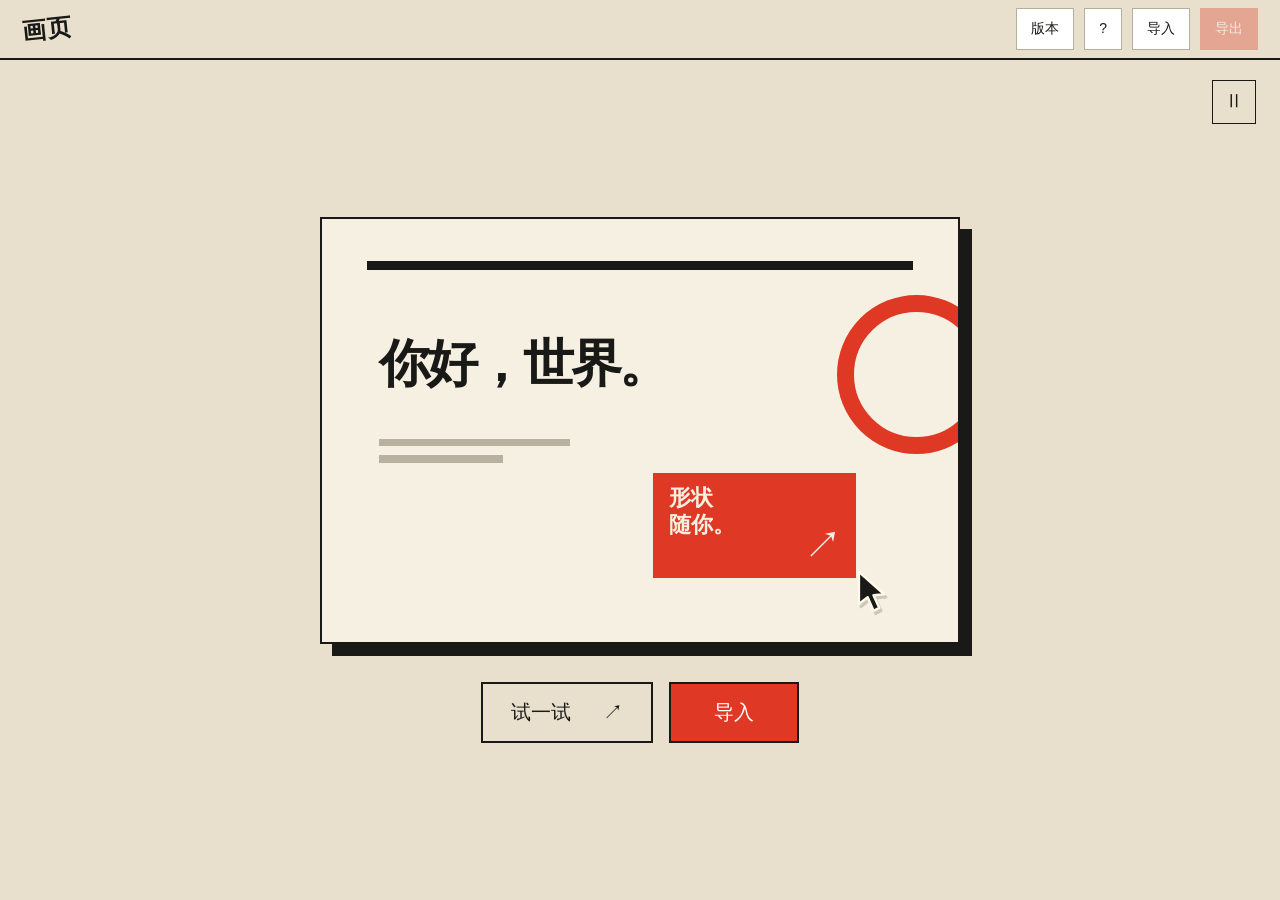
==== index.html @ 55e0f615 "feat(editor): 发布画页可视化编辑器" ====
<!doctype html>
<html lang="zh-CN">
<head>
  <meta charset="UTF-8"><meta name="viewport" content="width=device-width,initial-scale=1">
  <title>画页 · 前端可视化编辑器</title>
  <link rel="stylesheet" href="./vendor/grapes.min.css">
  <link rel="stylesheet" href="style.css?v=welcome-1">
  <script defer src="./vendor/grapes.min.js"></script>
  <script defer src="./vendor/purify.min.js"></script>
  <script defer src="tools.js?v=tools-1"></script>
  <script defer src="app.js?v=tools-1"></script>
</head>
<body class="is-welcoming">
  <header class="topbar">
    <div class="brand"><strong>画页</strong></div>
    <div class="project"><span id="project-name">由你定义</span><span id="save-state" role="status"></span></div>
    <div class="actions"><button id="versions-open" disabled>版本</button><button popovertarget="help" aria-label="使用帮助" title="帮助">?</button><button id="import-open">导入</button><button class="primary" id="export-open" disabled>导出</button></div>
  </header>
  <main class="workspace">
    <section id="welcome" class="welcome" aria-label="编辑演示">
      <button id="demo-pause" class="demo-pause" aria-label="暂停演示">Ⅱ</button>
      <div class="demo-stage" role="img" aria-label="演示：选中文字、修改标题、拖动卡片并调整尺寸。">
        <div class="demo-sheet" aria-hidden="true">
          <div class="demo-rule"></div><div class="demo-orbit"></div>
          <div class="demo-title"><span class="demo-before">你好，世界。</span><span class="demo-after">由你，定义。</span><i></i></div>
          <div class="demo-lines"><i></i><i></i></div>
          <div class="demo-card"><span>形状<br>随你。</span><b>↗</b><i></i></div>
          <svg class="demo-cursor" viewBox="0 0 36 44"><path d="M3 2 29 25 18 26 24 39 18 42 12 28 3 35Z" fill="#191a17" stroke="#fff9eb" stroke-width="2.5" stroke-linejoin="round"/></svg>
        </div>
      </div>
      <div class="welcome-actions"><button id="demo-start" disabled>试一试 <span aria-hidden="true">↗</span></button><button id="demo-import" class="primary" disabled>导入</button></div>
    </section>
    <aside class="left-panel" id="layer-panel" hidden>
      <div class="panel-heading"><strong>图层</strong></div>
      <div id="layers"></div>
    </aside>
    <section class="canvas-panel" aria-label="页面画布">
      <div class="canvas-toolbar">
        <div class="history"><button id="undo" title="撤销" aria-label="撤销">↶</button><button id="redo" title="重做" aria-label="重做">↷</button></div>
        <div class="canvas-tools"><button id="layers-toggle" aria-expanded="false" aria-controls="layer-panel">图层</button><button popovertarget="add-menu">＋ 添加</button></div>
        <div class="canvas-tools"><select id="device" aria-label="画布尺寸"><option value="Desktop">桌面</option><option value="Mobile">手机</option></select><button id="preview">预览</button></div>
      </div>
      <div id="editor"></div>
    </section>
    <aside class="right-panel">
      <div class="property-switch" aria-label="编辑选项"><button id="basic-toggle" aria-pressed="true" aria-controls="basic-properties">常用</button><button id="advanced-toggle" aria-pressed="false" aria-controls="advanced-properties">高级</button></div>
      <div class="selection"><strong id="selected-name">选择元素</strong><button id="select-parent" title="选择当前元素所在的外层容器" disabled>选外层 ↑</button></div>
      <fieldset id="element-tools" disabled>
        <label>图层名称<input id="layer-name" maxlength="80"></label>
        <div class="fields"><button id="duplicate-element">复制元素</button><button id="lock-element">锁定</button></div>
        <div class="fields"><button id="copy-style">复制样式</button><button id="paste-style" disabled>粘贴样式</button></div>
      </fieldset>
      <fieldset id="properties" disabled>
        <div id="basic-properties">
        <section id="image-tools" hidden><button id="replace-image">替换图片</button><label>替代文字<input id="image-alt"></label><label>图片适应<select id="image-fit"><option value="contain">完整显示</option><option value="cover">填满裁剪</option><option value="fill">拉伸</option></select></label></section>
        <label>文字<textarea id="text" rows="3" title="支持换行；嵌套格式请在画布中双击编辑"></textarea></label>
        <div class="fields"><label>文字色<input id="color" type="color" value="#183b32"></label><div><label>背景色<input id="background" type="color" value="#ffffff"></label><button type="button" id="background-transparent" aria-pressed="false" title="将背景色设为透明">透明</button></div></div>
        <div class="fields"><label>字号<input id="font-size" type="number" min="8" max="200" title="单位：px"></label><label>对齐<select id="align"><option value="left">左对齐</option><option value="center">居中</option><option value="right">右对齐</option></select></label></div>
        </div>
        <div id="advanced-properties" hidden>
        <section id="layout-tools" hidden>
          <h3>排列内部元素</h3>
          <div class="quick-layout"><button type="button" data-layout="row" aria-pressed="false">横排</button><button type="button" data-layout="column" aria-pressed="false">竖排</button><button type="button" data-layout="grid" aria-pressed="false">分列</button></div>
          <div id="layout-spacing" hidden>
            <div class="fields"><label id="columns-field" hidden>列数<input id="columns" type="number" min="1" max="12" step="1" placeholder="自定义"></label><label>元素间距<input id="gap" placeholder="16px"></label></div>
            <div class="fields" id="flex-alignment" hidden><label><span id="justify-label">横向分布</span><select id="justify"><option value="">沿用原样式</option><option value="flex-start">开始</option><option value="center">居中</option><option value="flex-end">末端</option><option value="space-between">两端分散</option></select></label><label><span id="items-label">纵向对齐</span><select id="items"><option value="">沿用原样式</option><option value="stretch">拉伸</option><option value="flex-start">开始</option><option value="center">居中</option><option value="flex-end">末端</option></select></label></div>
          </div>
        </section>
        <section id="typography-tools" hidden>
          <h3>文字排版</h3>
          <label>字体<select id="font-family"><option value="">沿用原字体</option><option value="system-ui, sans-serif">系统黑体</option><option value="Georgia, 'SimSun', serif">衬线 / 宋体</option><option value="Consolas, monospace">等宽字体</option></select></label>
          <div class="fields"><label>字重<select id="weight"><option value="">沿用原样式</option><option value="400">常规</option><option value="500">中等</option><option value="700">粗体</option></select></label><label>行距<input id="line-height" placeholder="1.6" title="数字表示字号的倍数"></label></div>
          <label>字间距<input id="letter-spacing" placeholder="0px"></label>
        </section>
        <details open><summary>尺寸与留白</summary>
          <div class="fields"><label>宽<input id="width" placeholder="auto"></label><label>高<input id="height" placeholder="auto"></label></div>
          <div class="fields"><label>内部留白<input id="padding" placeholder="16px 24px" title="padding"></label><label>外部留白<input id="margin" placeholder="0 auto" title="margin"></label></div>
        </details>
        <details><summary>圆角与质感</summary>
          <div class="fields"><label>圆角<input id="radius" type="number" min="0" title="单位：px"></label><label>透明度<input id="opacity" type="number" min="0" max="1" step="0.05" placeholder="1"></label></div>
          <label>边框<select id="border"><option value="">沿用原样式</option><option value="none">无边框</option><option value="1px solid #dce2db">细边框</option><option value="2px solid #9eb49f">强调边框</option></select></label>
          <label>阴影<select id="shadow"><option value="">沿用原样式</option><option value="none">无阴影</option><option value="0 2px 8px #0001">轻微</option><option value="0 8px 24px #0002">浮起</option></select></label>
        </details>
        <details><summary>移动与排序</summary>
          <label>拖动方式<select id="drag-mode"><option value="translate">自由移动</option><option value="">结构排序</option></select></label>
          <div class="fields"><label>X<input id="offset-x" type="number" step="1" value="0" title="水平偏移，单位：px"></label><label>Y<input id="offset-y" type="number" step="1" value="0" title="垂直偏移，单位：px"></label></div>
          <button type="button" id="reset-offset">位置归零</button>
          <div class="fields reorder"><button type="button" id="move-up">↑ 排到前面</button><button type="button" id="move-down">↓ 排到后面</button></div>
        </details>
        <details><summary>自定义 CSS</summary>
          <label>属性<input id="css-property" placeholder="grid-template-columns" spellcheck="false" list="css-properties"></label>
          <datalist id="css-properties"><option value="grid-template-columns"><option value="background"><option value="max-width"><option value="overflow"><option value="letter-spacing"><option value="transform"><option value="z-index"></datalist>
          <label>值<input id="css-value" placeholder="repeat(3, 1fr)" spellcheck="false" title="留空并应用可移除当前元素的这项覆盖"></label>
          <div class="fields"><button type="button" id="css-apply">应用</button><button type="button" id="css-reset" title="移除当前元素对该属性的覆盖">恢复原样式</button></div>
          <p id="css-message" role="status"></p>
        </details>
        </div>
      </fieldset>
    </aside>
  </main>
  <input id="image-file" type="file" accept="image/png,image/jpeg,image/webp" hidden>
  <div id="add-menu" popover><button id="add-image">图片</button><button data-add="text">文字</button><button data-add="button">按钮</button><button data-add="card">卡片</button></div>
  <div id="status" class="notice" role="status" hidden></div>
  <div id="help" popover><strong>使用帮助</strong><p>点击选择，双击改字；拖动移动，右下角缩放。方向键微调，Shift 加速。</p><p>修改自动保存在当前浏览器，版本面板保留最近 8 个手动快照。自由移动保留原占位，可能出现重叠；手机预览用于检查效果。</p><p>支持单页 HTML 和内嵌 CSS。导入移除脚本与外链样式，插入的本地图片随 HTML 导出。预览中的链接和表单不跳转。</p></div>
  <dialog id="import-dialog"><form method="dialog" class="dialog-header"><h2>导入</h2><button aria-label="关闭导入">✕</button></form>
    <p>导入带内嵌 CSS 的单页 HTML。React / Vue 项目源码需先转换为静态页面。</p>
    <label class="file-picker">选择 HTML 文件<input id="file" type="file" accept=".html,.htm,text/html"></label><span id="file-name" class="muted"></span>
    <label class="code-label">或粘贴 HTML<textarea id="import-code" spellcheck="false" placeholder="<!doctype html>…"></textarea></label>
    <p class="warning">将替换当前页面，并移除脚本与外链样式；请先导出需要保留的修改。</p>
    <p id="import-error" role="alert"></p><div class="dialog-actions"><button id="sample">使用示例</button><button class="primary" id="import-apply">导入</button></div>
  </dialog>
  <dialog id="export-dialog"><form method="dialog" class="dialog-header"><h2>导出</h2><button aria-label="关闭导出">✕</button></form>
    <textarea id="export-code" readonly spellcheck="false" aria-label="导出的 HTML"></textarea>
    <div class="dialog-actions"><button class="primary" id="download">下载 HTML</button></div>
  </dialog>
<dialog id="versions-dialog"><form method="dialog" class="dialog-header"><h2>版本</h2><button aria-label="关闭版本">✕</button></form><div class="fields"><input id="version-name" placeholder="版本名称" maxlength="80" aria-label="版本名称"><button id="save-project" disabled>保存快照</button></div><div id="version-list"></div></dialog>
</body></html>
---- vendor/grapes.min.css ----
.CodeMirror{font-family:monospace;height:300px;color:black;direction:ltr}.CodeMirror-lines{padding:4px 0}.CodeMirror pre.CodeMirror-line,.CodeMirror pre.CodeMirror-line-like{padding:0 4px}.CodeMirror-scrollbar-filler,.CodeMirror-gutter-filler{background-color:white}.CodeMirror-gutters{border-right:1px solid #ddd;background-color:#f7f7f7;white-space:nowrap}.CodeMirror-linenumber{padding:0 3px 0 5px;min-width:20px;text-align:right;color:#999;white-space:nowrap}.CodeMirror-guttermarker{color:black}.CodeMirror-guttermarker-subtle{color:#999}.CodeMirror-cursor{border-left:1px solid black;border-right:none;width:0}.CodeMirror div.CodeMirror-secondarycursor{border-left:1px solid silver}.cm-fat-cursor .CodeMirror-cursor{width:auto;border:0 !important;background:#7e7}.cm-fat-cursor div.CodeMirror-cursors{z-index:1}.cm-fat-cursor-mark{background-color:rgba(20, 255, 20, 0.5);-webkit-animation:blink 1.06s steps(1) infinite;-moz-animation:blink 1.06s steps(1) infinite;animation:blink 1.06s steps(1) infinite}.cm-animate-fat-cursor{width:auto;-webkit-animation:blink 1.06s steps(1) infinite;-moz-animation:blink 1.06s steps(1) infinite;animation:blink 1.06s steps(1) infinite;background-color:#7e7}@-moz-keyframes blink{50%{background-color:transparent}}@-webkit-keyframes blink{50%{background-color:transparent}}@keyframes blink{50%{background-color:transparent}}.cm-tab{display:inline-block;text-decoration:inherit}.CodeMirror-rulers{position:absolute;left:0;right:0;top:-50px;bottom:0;overflow:hidden}.CodeMirror-ruler{border-left:1px solid #ccc;top:0;bottom:0;position:absolute}.cm-s-default .cm-header{color:blue}.cm-s-default .cm-quote{color:#090}.cm-negative{color:#d44}.cm-positive{color:#292}.cm-header,.cm-strong{font-weight:bold}.cm-em{font-style:italic}.cm-link{text-decoration:underline}.cm-strikethrough{text-decoration:line-through}.cm-s-default .cm-keyword{color:#708}.cm-s-default .cm-atom{color:#219}.cm-s-default .cm-number{color:#164}.cm-s-default .cm-def{color:blue}.cm-s-default .cm-variable-2{color:#05a}.cm-s-default .cm-variable-3,.cm-s-default .cm-type{color:#085}.cm-s-default .cm-comment{color:#a50}.cm-s-default .cm-string{color:#a11}.cm-s-default .cm-string-2{color:#f50}.cm-s-default .cm-meta{color:#555}.cm-s-default .cm-qualifier{color:#555}.cm-s-default .cm-builtin{color:#30a}.cm-s-default .cm-bracket{color:#997}.cm-s-default .cm-tag{color:#170}.cm-s-default .cm-attribute{color:#00c}.cm-s-default .cm-hr{color:#999}.cm-s-default .cm-link{color:#00c}.cm-s-default .cm-error{color:red}.cm-invalidchar{color:red}.CodeMirror-composing{border-bottom:2px solid}div.CodeMirror span.CodeMirror-matchingbracket{color:#0b0}div.CodeMirror span.CodeMirror-nonmatchingbracket{color:#a22}.CodeMirror-matchingtag{background:rgba(255, 150, 0, 0.3)}.CodeMirror-activeline-background{background:#e8f2ff}.CodeMirror{position:relative;overflow:hidden;background:white}.CodeMirror-scroll{overflow:scroll !important;margin-bottom:-50px;margin-right:-50px;padding-bottom:50px;height:100%;outline:none;position:relative}.CodeMirror-sizer{position:relative;border-right:50px solid transparent}.CodeMirror-vscrollbar,.CodeMirror-hscrollbar,.CodeMirror-scrollbar-filler,.CodeMirror-gutter-filler{position:absolute;z-index:6;display:none;outline:none}.CodeMirror-vscrollbar{right:0;top:0;overflow-x:hidden;overflow-y:scroll}.CodeMirror-hscrollbar{bottom:0;left:0;overflow-y:hidden;overflow-x:scroll}.CodeMirror-scrollbar-filler{right:0;bottom:0}.CodeMirror-gutter-filler{left:0;bottom:0}.CodeMirror-gutters{position:absolute;left:0;top:0;min-height:100%;z-index:3}.CodeMirror-gutter{white-space:normal;height:100%;display:inline-block;vertical-align:top;margin-bottom:-50px}.CodeMirror-gutter-wrapper{position:absolute;z-index:4;background:none !important;border:none !important}.CodeMirror-gutter-background{position:absolute;top:0;bottom:0;z-index:4}.CodeMirror-gutter-elt{position:absolute;cursor:default;z-index:4}.CodeMirror-gutter-wrapper ::selection{background-color:transparent}.CodeMirror-gutter-wrapper ::-moz-selection{background-color:transparent}.CodeMirror-lines{cursor:text;min-height:1px}.CodeMirror pre.CodeMirror-line,.CodeMirror pre.CodeMirror-line-like{-moz-border-radius:0;-webkit-border-radius:0;border-radius:0;border-width:0;background:transparent;font-family:inherit;font-size:inherit;margin:0;white-space:pre;word-wrap:normal;line-height:inherit;color:inherit;z-index:2;position:relative;overflow:visible;-webkit-tap-highlight-color:transparent;-webkit-font-variant-ligatures:contextual;font-variant-ligatures:contextual}.CodeMirror-wrap pre.CodeMirror-line,.CodeMirror-wrap pre.CodeMirror-line-like{word-wrap:break-word;white-space:pre-wrap;word-break:normal}.CodeMirror-linebackground{position:absolute;left:0;right:0;top:0;bottom:0;z-index:0}.CodeMirror-linewidget{position:relative;z-index:2;padding:.1px}.CodeMirror-rtl pre{direction:rtl}.CodeMirror-code{outline:none}.CodeMirror-scroll,.CodeMirror-sizer,.CodeMirror-gutter,.CodeMirror-gutters,.CodeMirror-linenumber{-moz-box-sizing:content-box;box-sizing:content-box}.CodeMirror-measure{position:absolute;width:100%;height:0;overflow:hidden;visibility:hidden}.CodeMirror-cursor{position:absolute;pointer-events:none}.CodeMirror-measure pre{position:static}div.CodeMirror-cursors{visibility:hidden;position:relative;z-index:3}div.CodeMirror-dragcursors{visibility:visible}.CodeMirror-focused div.CodeMirror-cursors{visibility:visible}.CodeMirror-selected{background:#d9d9d9}.CodeMirror-focused .CodeMirror-selected{background:#d7d4f0}.CodeMirror-crosshair{cursor:crosshair}.CodeMirror-line::selection,.CodeMirror-line>span::selection,.CodeMirror-line>span>span::selection{background:#d7d4f0}.CodeMirror-line::-moz-selection,.CodeMirror-line>span::-moz-selection,.CodeMirror-line>span>span::-moz-selection{background:#d7d4f0}.cm-searching{background-color:#ffa;background-color:rgba(255, 255, 0, 0.4)}.cm-force-border{padding-right:.1px}@media print{.CodeMirror div.CodeMirror-cursors{visibility:hidden}}.cm-tab-wrap-hack:after{content:""}span.CodeMirror-selectedtext{background:none}.cm-s-hopscotch.CodeMirror{background:#322931;color:#d5d3d5}.cm-s-hopscotch div.CodeMirror-selected{background:#433b42 !important}.cm-s-hopscotch .CodeMirror-gutters{background:#322931;border-right:0px}.cm-s-hopscotch .CodeMirror-linenumber{color:#797379}.cm-s-hopscotch .CodeMirror-cursor{border-left:1px solid #989498 !important}.cm-s-hopscotch span.cm-comment{color:#b33508}.cm-s-hopscotch span.cm-atom{color:#c85e7c}.cm-s-hopscotch span.cm-number{color:#c85e7c}.cm-s-hopscotch span.cm-property,.cm-s-hopscotch span.cm-attribute{color:#8fc13e}.cm-s-hopscotch span.cm-keyword{color:#dd464c}.cm-s-hopscotch span.cm-string{color:#fdcc59}.cm-s-hopscotch span.cm-variable{color:#8fc13e}.cm-s-hopscotch span.cm-variable-2{color:#1290bf}.cm-s-hopscotch span.cm-def{color:#fd8b19}.cm-s-hopscotch span.cm-error{background:#dd464c;color:#989498}.cm-s-hopscotch span.cm-bracket{color:#d5d3d5}.cm-s-hopscotch span.cm-tag{color:#dd464c}.cm-s-hopscotch span.cm-link{color:#c85e7c}.cm-s-hopscotch .CodeMirror-matchingbracket{text-decoration:underline;color:white !important}.cm-s-hopscotch .CodeMirror-activeline-background{background:#302020}.gjs-is__grab,.gjs-is__grab *{cursor:grab !important}.gjs-is__grabbing,.gjs-is__grabbing *{-moz-user-select:none;-khtml-user-select:none;-webkit-user-select:none;-ms-user-select:none;-o-user-select:none;user-select:none;cursor:grabbing !important}:root{--gjs-main-color: #444;--gjs-primary-color: #444;--gjs-secondary-color: #ddd;--gjs-tertiary-color: #804f7b;--gjs-quaternary-color: #d278c9;--gjs-font-color: #ddd;--gjs-font-color-active: #f8f8f8;--gjs-main-dark-color: rgba(0, 0, 0, 0.2);--gjs-secondary-dark-color: rgba(0, 0, 0, 0.1);--gjs-main-light-color: rgba(255, 255, 255, 0.1);--gjs-secondary-light-color: rgba(255, 255, 255, 0.7);--gjs-soft-light-color: rgba(255, 255, 255, 0.015);--gjs-color-blue: #3b97e3;--gjs-color-red: #dd3636;--gjs-color-yellow: #ffca6f;--gjs-color-green: #62c462;--gjs-left-width: 15%;--gjs-color-highlight: #71b7f1;--gjs-color-warn: #ffca6f;--gjs-handle-margin: -5px;--gjs-light-border: rgba(255, 255, 255, 0.05);--gjs-arrow-color: rgba(255, 255, 255, 0.7);--gjs-dark-text-shadow: rgba(0, 0, 0, 0.2);--gjs-color-input-padding: 22px;--gjs-input-padding: 5px;--gjs-padding-elem-classmanager: 5px 6px;--gjs-upload-padding: 150px 10px;--gjs-animation-duration: 0.2s;--gjs-main-font: Helvetica, sans-serif;--gjs-font-size: 0.75rem;--gjs-placeholder-background-color: var(--gjs-color-green);--gjs-canvas-top: 40px;--gjs-flex-item-gap: 5px}.gjs-bg-main,.gjs-off-prv,.gjs-sm-colorp-c{background-color:var(--gjs-main-color)}.gjs-color-main,.gjs-off-prv,.gjs-sm-stack #gjs-sm-add{color:var(--gjs-font-color);fill:var(--gjs-font-color)}.gjs-color-active{color:var(--gjs-font-color-active);fill:var(--gjs-font-color-active)}.gjs-color-warn{color:var(--gjs-color-warn);fill:var(--gjs-color-warn)}.gjs-color-hl{color:var(--gjs-color-highlight);fill:var(--gjs-color-highlight)}.gjs-invis-invis,.gjs-clm-tags #gjs-clm-new,.gjs-no-app{background-color:rgba(0,0,0,0);border:none;color:inherit}.gjs-no-app{height:10px}.opac50{opacity:.5;filter:alpha(opacity=50)}.gjs-checker-bg,.gjs-field-colorp-c,.checker-bg,.gjs-sm-layer-preview{background-image:url("[data-uri]")}.gjs-no-user-select,.gjs-grabbing,.gjs-grabbing *,.gjs-rte-toolbar,.gjs-layer-name{-moz-user-select:none;-khtml-user-select:none;-webkit-user-select:none;-ms-user-select:none;-o-user-select:none;user-select:none}.gjs-no-pointer-events,.gjs-resizer-c,.gjs-margin-v-el,.gjs-padding-v-el,.gjs-fixedmargin-v-el,.gjs-fixedpadding-v-el{pointer-events:none}.no-select,.gjs-clm-tags #gjs-clm-close,.gjs-com-no-select,.gjs-com-no-select img,.gjs-category-title,.gjs-layer-title,.gjs-block-category .gjs-title,.gjs-sm-sector-title,.gjs-trait-category .gjs-title{-moz-user-select:none;-khtml-user-select:none;-webkit-user-select:none;-ms-user-select:none;-o-user-select:none;user-select:none}.clear{clear:both}.gjs-category-open,.gjs-block-category.gjs-open,.gjs-sm-sector.gjs-sm-open,.gjs-trait-category.gjs-open{border-bottom:1px solid rgba(0,0,0,.25)}.gjs-category-title,.gjs-layer-title,.gjs-block-category .gjs-title,.gjs-sm-sector-title,.gjs-trait-category .gjs-title{font-weight:lighter;background-color:var(--gjs-secondary-dark-color);letter-spacing:1px;padding:9px 10px 9px 20px;border-bottom:1px solid rgba(0,0,0,.25);text-align:left;position:relative;cursor:pointer}.btn-cl,.gjs-am-close,.gjs-mdl-btn-close{opacity:.3;filter:alpha(opacity=30);font-size:25px;cursor:pointer}.btn-cl:hover,.gjs-am-close:hover,.gjs-mdl-btn-close:hover{opacity:.7;filter:alpha(opacity=70)}.gjs-traits-label{border-bottom:1px solid var(--gjs-main-dark-color);font-weight:lighter;margin-bottom:5px;padding:10px;text-align:left}.gjs-label-wrp{width:30%;min-width:30%}.gjs-field-wrp{flex-grow:1}.gjs-traits-c,.gjs-traits-cs{display:flex;flex-direction:column}.gjs-trait-categories{display:flex;flex-direction:column}.gjs-trait-category{width:100%}.gjs-trait-category .gjs-caret-icon{margin-right:5px}.gjs-trt-header{font-weight:lighter;padding:10px}.gjs-trt-trait{display:flex;justify-content:flex-start;padding:5px 10px;font-weight:lighter;align-items:center;text-align:left;gap:5px}.gjs-trt-traits{font-size:var(--gjs-font-size)}.gjs-trt-trait .gjs-label{text-align:left;text-overflow:ellipsis;overflow:hidden}.gjs-guide-info{position:absolute}.gjs-guide-info__content{position:absolute;height:100%;display:flex;width:100%;padding:5px}.gjs-guide-info__line{position:relative;margin:auto}.gjs-guide-info__line::before,.gjs-guide-info__line::after{content:"";display:block;position:absolute;background-color:inherit}.gjs-guide-info__y{padding:0 5px}.gjs-guide-info__y .gjs-guide-info__content{justify-content:center}.gjs-guide-info__y .gjs-guide-info__line{width:100%;height:1px}.gjs-guide-info__y .gjs-guide-info__line::before,.gjs-guide-info__y .gjs-guide-info__line::after{width:1px;height:10px;top:0;bottom:0;left:0;margin:auto}.gjs-guide-info__y .gjs-guide-info__line::after{left:auto;right:0}.gjs-guide-info__x{padding:5px 0}.gjs-guide-info__x .gjs-guide-info__content{align-items:center}.gjs-guide-info__x .gjs-guide-info__line{height:100%;width:1px}.gjs-guide-info__x .gjs-guide-info__line::before,.gjs-guide-info__x .gjs-guide-info__line::after{width:10px;height:1px;left:0;right:0;top:0;margin:auto;transform:translateX(-50%)}.gjs-guide-info__x .gjs-guide-info__line::after{top:auto;bottom:0}.gjs-badge{white-space:nowrap}.gjs-badge__icon{vertical-align:middle;display:inline-block;width:15px;height:15px}.gjs-badge__icon svg{fill:currentColor}.gjs-badge__name{display:inline-block;vertical-align:middle}.gjs-frame-wrapper{position:absolute;width:100%;height:100%;left:0;right:0;margin:auto}.gjs-frame-wrapper--anim{transition:width .35s ease,height .35s ease}.gjs-frame-wrapper__top{transform:translateY(-100%) translateX(-50%);display:flex;padding:5px 0;position:absolute;width:100%;left:50%;top:0}.gjs-frame-wrapper__top-r{margin-left:auto}.gjs-frame-wrapper__left{position:absolute;left:0;transform:translateX(-100%) translateY(-50%);height:100%;top:50%}.gjs-frame-wrapper__bottom{position:absolute;bottom:0;transform:translateY(100%) translateX(-50%);width:100%;left:50%}.gjs-frame-wrapper__right{position:absolute;right:0;transform:translateX(100%) translateY(-50%);height:100%;top:50%}.gjs-frame-wrapper__icon{width:24px;cursor:pointer}.gjs-frame-wrapper__icon>svg{fill:currentColor}.gjs-padding-v-top,.gjs-fixedpadding-v-top{width:100%;top:0;left:0}.gjs-padding-v-right,.gjs-fixedpadding-v-right{right:0}.gjs-padding-v-bottom,.gjs-fixedpadding-v-bottom{width:100%;left:0;bottom:0}.gjs-padding-v-left,.gjs-fixedpadding-v-left{left:0}.gjs-cv-canvas{box-sizing:border-box;width:calc(100% - var(--gjs-left-width));height:calc(100% - var(--gjs-canvas-top));bottom:0;overflow:hidden;z-index:1;position:absolute;left:0;top:var(--gjs-canvas-top)}.gjs-cv-canvas-bg{background-color:rgba(0,0,0,.15)}.gjs-cv-canvas.gjs-cui{width:100%;height:100%;top:0}.gjs-cv-canvas.gjs-is__grab .gjs-cv-canvas__frames,.gjs-cv-canvas.gjs-is__grabbing .gjs-cv-canvas__frames{pointer-events:none}.gjs-cv-canvas__frames{position:absolute;top:0;left:0;width:100%;height:100%}.gjs-cv-canvas__spots{position:absolute;pointer-events:none;z-index:1}.gjs-cv-canvas .gjs-ghost{display:none;pointer-events:none;background-color:#5b5b5b;border:2px dashed #ccc;position:absolute;z-index:10;opacity:.55;filter:alpha(opacity=55)}.gjs-cv-canvas .gjs-highlighter,.gjs-cv-canvas .gjs-highlighter-sel{position:absolute;outline:1px solid var(--gjs-color-blue);outline-offset:-1px;pointer-events:none;width:100%;height:100%}.gjs-cv-canvas .gjs-highlighter-warning{outline:3px solid var(--gjs-color-yellow)}.gjs-cv-canvas .gjs-highlighter-sel{outline:2px solid var(--gjs-color-blue);outline-offset:-2px}.gjs-cv-canvas #gjs-tools,.gjs-cv-canvas .gjs-tools{width:100%;height:100%;position:absolute;top:0;left:0;outline:none;z-index:1}.gjs-cv-canvas #gjs-tools{z-index:2}.gjs-cv-canvas *{box-sizing:border-box}.gjs-frame{outline:medium none;height:100%;width:100%;border:none;margin:auto;display:block;transition:width .35s ease,height .35s ease;position:absolute;top:0;bottom:0;left:0;right:0}.gjs-toolbar{position:absolute;background-color:var(--gjs-color-blue);white-space:nowrap;color:#fff;z-index:10;top:0;left:0}.gjs-toolbar-item{width:26px;padding:5px;cursor:pointer;display:inline-block}.gjs-toolbar-item svg{fill:currentColor;vertical-align:middle}.gjs-resizer-c{position:absolute;left:0;top:0;width:100%;height:100%;z-index:9}.gjs-margin-v-el,.gjs-padding-v-el,.gjs-fixedmargin-v-el,.gjs-fixedpadding-v-el{opacity:.1;filter:alpha(opacity=10);position:absolute;background-color:#ff0}.gjs-fixedmargin-v-el,.gjs-fixedpadding-v-el{opacity:.2;filter:alpha(opacity=20)}.gjs-padding-v-el,.gjs-fixedpadding-v-el{background-color:navy}.gjs-resizer-h{pointer-events:all;position:absolute;border:3px solid var(--gjs-color-blue);width:10px;height:10px;background-color:#fff;margin:var(--gjs-handle-margin)}.gjs-resizer-h-tl{top:0;left:0;cursor:nwse-resize}.gjs-resizer-h-tr{top:0;right:0;cursor:nesw-resize}.gjs-resizer-h-tc{top:0;margin:var(--gjs-handle-margin) auto;left:0;right:0;cursor:ns-resize}.gjs-resizer-h-cl{left:0;margin:auto var(--gjs-handle-margin);top:0;bottom:0;cursor:ew-resize}.gjs-resizer-h-cr{margin:auto var(--gjs-handle-margin);top:0;bottom:0;right:0;cursor:ew-resize}.gjs-resizer-h-bl{bottom:0;left:0;cursor:nesw-resize}.gjs-resizer-h-bc{bottom:0;margin:var(--gjs-handle-margin) auto;left:0;right:0;cursor:ns-resize}.gjs-resizer-h-br{bottom:0;right:0;cursor:nwse-resize}.gjs-pn-panel .gjs-resizer-h{background-color:rgba(0,0,0,.2);border:none;opacity:0;transition:opacity .25s}.gjs-pn-panel .gjs-resizer-h:hover{opacity:1}.gjs-pn-panel .gjs-resizer-h-tc,.gjs-pn-panel .gjs-resizer-h-bc{margin:0 auto;width:100%}.gjs-pn-panel .gjs-resizer-h-cr,.gjs-pn-panel .gjs-resizer-h-cl{margin:auto 0;height:100%}.gjs-resizing .gjs-highlighter,.gjs-resizing .gjs-badge{display:none !important}.gjs-resizing-tl *{cursor:nwse-resize !important}.gjs-resizing-tr *{cursor:nesw-resize !important}.gjs-resizing-tc *{cursor:ns-resize !important}.gjs-resizing-cl *{cursor:ew-resize !important}.gjs-resizing-cr *{cursor:ew-resize !important}.gjs-resizing-bl *{cursor:nesw-resize !important}.gjs-resizing-bc *{cursor:ns-resize !important}.gjs-resizing-br *{cursor:nwse-resize !important}.no-dots,.ui-resizable-handle{border:none !important;margin:0 !important;outline:none !important}.gjs-com-dashed *{outline:1px dashed #888;outline-offset:-2px;box-sizing:border-box}.gjs-com-badge,.gjs-badge{pointer-events:none;background-color:var(--gjs-color-blue);color:#fff;padding:2px 5px;position:absolute;z-index:1;font-size:12px;outline:none;display:none}.gjs-badge-warning{background-color:var(--gjs-color-yellow)}.gjs-placeholder,.gjs-com-placeholder,.gjs-placeholder{position:absolute;z-index:10;pointer-events:none;display:none}.gjs-placeholder,.gjs-placeholder{border-style:solid !important;outline:none;box-sizing:border-box;transition:top var(--gjs-animation-duration),left var(--gjs-animation-duration),width var(--gjs-animation-duration),height var(--gjs-animation-duration)}.gjs-placeholder.horizontal,.gjs-com-placeholder.horizontal,.gjs-placeholder.horizontal{border-color:rgba(0,0,0,0) var(--gjs-placeholder-background-color);border-width:3px 5px;margin:-3px 0 0}.gjs-placeholder.vertical,.gjs-com-placeholder.vertical,.gjs-placeholder.vertical{border-color:var(--gjs-placeholder-background-color) rgba(0,0,0,0);border-width:5px 3px;margin:0 0 0 -3px}.gjs-placeholder-int,.gjs-com-placeholder-int,.gjs-placeholder-int{background-color:var(--gjs-placeholder-background-color);box-shadow:0 0 3px rgba(0,0,0,.2);height:100%;width:100%;pointer-events:none;padding:1.5px;outline:none}.gjs-pn-panel{display:inline-block;position:absolute;box-sizing:border-box;text-align:center;padding:5px;z-index:3}.gjs-pn-panel .icon-undo,.gjs-pn-panel .icon-redo{font-size:20px;height:30px;width:25px}.gjs-pn-commands{width:calc(100% - var(--gjs-left-width));left:0;top:0;box-shadow:0 0 5px var(--gjs-main-dark-color)}.gjs-pn-options{right:var(--gjs-left-width);top:0}.gjs-pn-views{border-bottom:2px solid var(--gjs-main-dark-color);right:0;width:var(--gjs-left-width);z-index:4}.gjs-pn-views-container{height:100%;padding:42px 0 0;right:0;width:var(--gjs-left-width);overflow:auto;box-shadow:0 0 5px var(--gjs-main-dark-color)}.gjs-pn-buttons{align-items:center;display:flex;justify-content:space-between}.gjs-pn-btn{box-sizing:border-box;min-height:30px;min-width:30px;line-height:21px;background-color:rgba(0,0,0,0);border:none;font-size:18px;margin-right:5px;border-radius:2px;padding:4px;position:relative;cursor:pointer}.gjs-pn-btn.gjs-pn-active{background-color:rgba(0,0,0,.15);box-shadow:0 0 3px rgba(0,0,0,.25) inset}.gjs-pn-btn svg{fill:currentColor}.gjs-label{line-height:18px}.gjs-fields{display:flex}.gjs-select{padding:0;width:100%}.gjs-select select{padding-right:10px}.gjs-select:-moz-focusring,.gjs-select select:-moz-focusring{color:rgba(0,0,0,0);text-shadow:0 0 0 var(--gjs-secondary-light-color)}.gjs-input:focus,.gjs-button:focus,.gjs-btn-prim:focus,.gjs-select:focus,.gjs-select select:focus{outline:none}.gjs-field input,.gjs-field select,.gjs-field textarea{-webkit-appearance:none;-moz-appearance:none;appearance:none;color:inherit;border:none;background-color:rgba(0,0,0,0);box-sizing:border-box;width:100%;position:relative;padding:var(--gjs-input-padding);z-index:1}.gjs-field input:focus,.gjs-field select:focus,.gjs-field textarea:focus{outline:none}.gjs-field input[type=number]{-moz-appearance:textfield}.gjs-field input[type=number]::-webkit-outer-spin-button,.gjs-field input[type=number]::-webkit-inner-spin-button{-webkit-appearance:none;margin:0}.gjs-field-range{flex:9 1 auto}.gjs-field-integer input{padding-right:30px}.gjs-select option,.gjs-field-select option,.gjs-clm-select option,.gjs-sm-select option,.gjs-fields option,.gjs-sm-unit option{background-color:var(--gjs-main-color);color:var(--gjs-font-color)}.gjs-field{background-color:var(--gjs-main-dark-color);border:none;box-shadow:none;border-radius:2px;box-sizing:border-box;padding:0;position:relative}.gjs-field textarea{resize:vertical}.gjs-field .gjs-sel-arrow{height:100%;width:9px;position:absolute;right:0;top:0;z-index:0}.gjs-field .gjs-d-s-arrow{bottom:0;top:0;margin:auto;right:var(--gjs-input-padding);border-top:4px solid var(--gjs-arrow-color);position:absolute;height:0;width:0;border-left:3px solid rgba(0,0,0,0);border-right:4px solid rgba(0,0,0,0);cursor:pointer}.gjs-field-arrows{position:absolute;cursor:ns-resize;margin:auto;height:20px;width:9px;z-index:10;bottom:0;right:calc(var(--gjs-input-padding) - 2px);top:0}.gjs-field-color,.gjs-field-radio{width:100%}.gjs-field-color input{padding-right:var(--gjs-color-input-padding);box-sizing:border-box}.gjs-field-colorp{border-left:1px solid var(--gjs-main-dark-color);box-sizing:border-box;height:100%;padding:2px;position:absolute;right:0;top:0;width:var(--gjs-color-input-padding);z-index:10}.gjs-field-colorp .gjs-checker-bg,.gjs-field-colorp .gjs-field-colorp-c{height:100%;width:100%;border-radius:1px}.gjs-field-colorp-c{height:100%;position:relative;width:100%}.gjs-field-color-picker{background-color:var(--gjs-font-color);cursor:pointer;height:100%;width:100%;box-shadow:0 0 1px var(--gjs-main-dark-color);border-radius:1px;position:absolute;top:0}.gjs-field-checkbox{padding:0;width:17px;height:17px;display:block;cursor:pointer}.gjs-field-checkbox input{display:none}.gjs-field-checkbox input:checked+.gjs-chk-icon{border-color:hsla(0,0%,100%,.5);border-width:0 2px 2px 0;border-style:solid}.gjs-radio-item{flex:1 1 auto;text-align:center;border-left:1px solid var(--gjs-dark-text-shadow)}.gjs-radio-item:first-child{border:none}.gjs-radio-item:hover{background:var(--gjs-main-dark-color)}.gjs-radio-item input{display:none}.gjs-radio-item input:checked+.gjs-radio-item-label{background-color:hsla(0,0%,100%,.2)}.gjs-radio-items{display:flex}.gjs-radio-item-label{cursor:pointer;display:block;padding:var(--gjs-input-padding)}.gjs-field-units{position:absolute;margin:auto;right:10px;bottom:0;top:0}.gjs-field-unit{position:absolute;right:10px;top:3px;font-size:10px;color:var(--gjs-arrow-color);cursor:pointer}.gjs-input-unit{text-align:center}.gjs-field-arrow-u,.gjs-field-arrow-d{position:absolute;height:0;width:0;border-left:3px solid rgba(0,0,0,0);border-right:4px solid rgba(0,0,0,0);border-top:4px solid var(--gjs-arrow-color);bottom:4px;cursor:pointer}.gjs-field-arrow-u{border-bottom:4px solid var(--gjs-arrow-color);border-top:none;top:4px}.gjs-field-select{padding:0}.gjs-field-range{background-color:rgba(0,0,0,0);border:none;box-shadow:none;padding:0}.gjs-field-range input{margin:0;height:100%}.gjs-field-range input:focus{outline:none}.gjs-field-range input::-webkit-slider-thumb{-webkit-appearance:none;margin-top:-4px;height:10px;width:10px;border:1px solid var(--gjs-main-dark-color);border-radius:100%;background-color:var(--gjs-font-color);cursor:pointer}.gjs-field-range input::-moz-range-thumb{height:10px;width:10px;border:1px solid var(--gjs-main-dark-color);border-radius:100%;background-color:var(--gjs-font-color);cursor:pointer}.gjs-field-range input::-ms-thumb{height:10px;width:10px;border:1px solid var(--gjs-main-dark-color);border-radius:100%;background-color:var(--gjs-font-color);cursor:pointer}.gjs-field-range input::-moz-range-track{background-color:var(--gjs-main-dark-color);border-radius:1px;margin-top:3px;height:3px}.gjs-field-range input::-webkit-slider-runnable-track{background-color:var(--gjs-main-dark-color);border-radius:1px;margin-top:3px;height:3px}.gjs-field-range input::-ms-track{background-color:var(--gjs-main-dark-color);border-radius:1px;margin-top:3px;height:3px}.gjs-btn-prim{color:inherit;background-color:var(--gjs-main-light-color);border-radius:2px;padding:3px 6px;padding:var(--gjs-input-padding);cursor:pointer;border:none}.gjs-btn-prim:active{background-color:var(--gjs-main-light-color)}.gjs-btn--full{width:100%}.gjs-chk-icon{-ms-transform:rotate(45deg);-webkit-transform:rotate(45deg);-moz-transform:rotate(45deg);transform:rotate(45deg);box-sizing:border-box;display:block;height:14px;margin:0 5px;width:6px}.gjs-add-trasp{background:none;border:none;color:var(--gjs-font-color);cursor:pointer;font-size:1em;border-radius:2px;opacity:.75;filter:alpha(opacity=75)}.gjs-add-trasp:hover{opacity:1;filter:alpha(opacity=100)}.gjs-add-trasp:active{background-color:rgba(0,0,0,.2)}.gjs-devices-c{display:flex;align-items:center;padding:2px 3px 3px 3px}.gjs-devices-c .gjs-device-label{flex-grow:2;text-align:left;margin-right:10px}.gjs-devices-c .gjs-select{flex-grow:20}.gjs-devices-c .gjs-add-trasp{flex-grow:1;margin-left:5px}.gjs-sm-clear{cursor:pointer;width:14px;min-width:14px;height:14px;margin-left:3px}.gjs-sm-header{font-weight:lighter;padding:10px}.gjs-sm-sector{clear:both;font-weight:lighter;text-align:left}.gjs-sm-sector-title{display:flex;align-items:center}.gjs-sm-sector-caret{width:17px;height:17px;min-width:17px;transform:rotate(-90deg)}.gjs-sm-sector-label{margin-left:5px}.gjs-sm-sector.gjs-sm-open .gjs-sm-sector-caret{transform:none}.gjs-sm-properties{font-size:var(--gjs-font-size);padding:10px 5px;display:flex;flex-wrap:wrap;align-items:flex-end;box-sizing:border-box;width:100%}.gjs-sm-label{margin:5px 5px 3px 0;display:flex;align-items:center}.gjs-sm-close-btn,.gjs-sm-preview-file-close{display:block;font-size:23px;position:absolute;cursor:pointer;right:5px;top:0;opacity:.7;filter:alpha(opacity=70)}.gjs-sm-close-btn:hover,.gjs-sm-preview-file-close:hover{opacity:.9;filter:alpha(opacity=90)}.gjs-sm-field,.gjs-clm-field,.gjs-clm-select{width:100%;position:relative}.gjs-sm-field input,.gjs-clm-field input,.gjs-clm-select input,.gjs-sm-field select,.gjs-clm-field select,.gjs-clm-select select{background-color:rgba(0,0,0,0);color:hsla(0,0%,100%,.7);border:none;width:100%}.gjs-sm-field input,.gjs-clm-field input,.gjs-clm-select input{box-sizing:border-box}.gjs-sm-field select,.gjs-clm-field select,.gjs-clm-select select{position:relative;z-index:1;-webkit-appearance:none;-moz-appearance:none;appearance:none}.gjs-sm-field select::-ms-expand,.gjs-clm-field select::-ms-expand,.gjs-clm-select select::-ms-expand{display:none}.gjs-sm-field select:-moz-focusring,.gjs-clm-field select:-moz-focusring,.gjs-clm-select select:-moz-focusring{color:rgba(0,0,0,0);text-shadow:0 0 0 var(--gjs-secondary-light-color)}.gjs-sm-field input:focus,.gjs-clm-field input:focus,.gjs-clm-select input:focus,.gjs-sm-field select:focus,.gjs-clm-field select:focus,.gjs-clm-select select:focus{outline:none}.gjs-sm-field .gjs-sm-unit,.gjs-clm-field .gjs-sm-unit,.gjs-clm-select .gjs-sm-unit{position:absolute;right:10px;top:3px;font-size:10px;color:var(--gjs-secondary-light-color);cursor:pointer}.gjs-sm-field .gjs-clm-sel-arrow,.gjs-clm-field .gjs-clm-sel-arrow,.gjs-clm-select .gjs-clm-sel-arrow,.gjs-sm-field .gjs-sm-int-arrows,.gjs-clm-field .gjs-sm-int-arrows,.gjs-clm-select .gjs-sm-int-arrows,.gjs-sm-field .gjs-sm-sel-arrow,.gjs-clm-field .gjs-sm-sel-arrow,.gjs-clm-select .gjs-sm-sel-arrow{height:100%;width:9px;position:absolute;right:0;top:0;cursor:ns-resize}.gjs-sm-field .gjs-sm-sel-arrow,.gjs-clm-field .gjs-sm-sel-arrow,.gjs-clm-select .gjs-sm-sel-arrow{cursor:pointer}.gjs-sm-field .gjs-clm-d-s-arrow,.gjs-clm-field .gjs-clm-d-s-arrow,.gjs-clm-select .gjs-clm-d-s-arrow,.gjs-sm-field .gjs-sm-d-arrow,.gjs-clm-field .gjs-sm-d-arrow,.gjs-clm-select .gjs-sm-d-arrow,.gjs-sm-field .gjs-sm-d-s-arrow,.gjs-clm-field .gjs-sm-d-s-arrow,.gjs-clm-select .gjs-sm-d-s-arrow,.gjs-sm-field .gjs-sm-u-arrow,.gjs-clm-field .gjs-sm-u-arrow,.gjs-clm-select .gjs-sm-u-arrow{position:absolute;height:0;width:0;border-left:3px solid rgba(0,0,0,0);border-right:4px solid rgba(0,0,0,0);cursor:pointer}.gjs-sm-field .gjs-sm-u-arrow,.gjs-clm-field .gjs-sm-u-arrow,.gjs-clm-select .gjs-sm-u-arrow{border-bottom:4px solid var(--gjs-secondary-light-color);top:4px}.gjs-sm-field .gjs-clm-d-s-arrow,.gjs-clm-field .gjs-clm-d-s-arrow,.gjs-clm-select .gjs-clm-d-s-arrow,.gjs-sm-field .gjs-sm-d-arrow,.gjs-clm-field .gjs-sm-d-arrow,.gjs-clm-select .gjs-sm-d-arrow,.gjs-sm-field .gjs-sm-d-s-arrow,.gjs-clm-field .gjs-sm-d-s-arrow,.gjs-clm-select .gjs-sm-d-s-arrow{border-top:4px solid var(--gjs-secondary-light-color);bottom:4px}.gjs-sm-field .gjs-clm-d-s-arrow,.gjs-clm-field .gjs-clm-d-s-arrow,.gjs-clm-select .gjs-clm-d-s-arrow,.gjs-sm-field .gjs-sm-d-s-arrow,.gjs-clm-field .gjs-sm-d-s-arrow,.gjs-clm-select .gjs-sm-d-s-arrow{bottom:7px}.gjs-sm-field.gjs-sm-color,.gjs-sm-color.gjs-clm-field,.gjs-sm-field.gjs-sm-input,.gjs-sm-input.gjs-clm-field,.gjs-sm-field.gjs-sm-integer,.gjs-sm-integer.gjs-clm-field,.gjs-sm-field.gjs-sm-list,.gjs-sm-list.gjs-clm-field,.gjs-sm-field.gjs-sm-select,.gjs-sm-select.gjs-clm-field,.gjs-clm-select{background-color:var(--gjs-main-dark-color);border:1px solid rgba(0,0,0,.1);box-shadow:1px 1px 0 var(--gjs-main-light-color);color:var(--gjs-secondary-light-color);border-radius:2px;box-sizing:border-box;padding:0 5px}.gjs-sm-field.gjs-sm-composite,.gjs-sm-composite.gjs-clm-field,.gjs-sm-composite.gjs-clm-select{border-radius:2px}.gjs-sm-field.gjs-sm-select,.gjs-sm-select.gjs-clm-field,.gjs-clm-select{padding:0}.gjs-sm-field.gjs-sm-select select,.gjs-sm-select.gjs-clm-field select,.gjs-clm-select select{height:20px}.gjs-sm-field.gjs-sm-select option,.gjs-sm-select.gjs-clm-field option,.gjs-clm-select option{padding:3px 0}.gjs-sm-field.gjs-sm-composite,.gjs-sm-composite.gjs-clm-field,.gjs-sm-composite.gjs-clm-select{background-color:var(--gjs-secondary-dark-color);border:1px solid rgba(0,0,0,.25)}.gjs-sm-field.gjs-sm-list,.gjs-sm-list.gjs-clm-field,.gjs-sm-list.gjs-clm-select{width:auto;padding:0;overflow:hidden;float:left}.gjs-sm-field.gjs-sm-list input,.gjs-sm-list.gjs-clm-field input,.gjs-sm-list.gjs-clm-select input{display:none}.gjs-sm-field.gjs-sm-list label,.gjs-sm-list.gjs-clm-field label,.gjs-sm-list.gjs-clm-select label{cursor:pointer;padding:5px;display:block}.gjs-sm-field.gjs-sm-list .gjs-sm-radio:checked+label,.gjs-sm-list.gjs-clm-field .gjs-sm-radio:checked+label,.gjs-sm-list.gjs-clm-select .gjs-sm-radio:checked+label{background-color:hsla(0,0%,100%,.2)}.gjs-sm-field.gjs-sm-list .gjs-sm-icon,.gjs-sm-list.gjs-clm-field .gjs-sm-icon,.gjs-sm-list.gjs-clm-select .gjs-sm-icon{background-repeat:no-repeat;background-position:center;text-shadow:none;line-height:normal}.gjs-sm-field.gjs-sm-integer select,.gjs-sm-integer.gjs-clm-field select,.gjs-sm-integer.gjs-clm-select select{width:auto;padding:0}.gjs-sm-list .gjs-sm-el{float:left;border-left:1px solid var(--gjs-main-dark-color)}.gjs-sm-list .gjs-sm-el:first-child{border:none}.gjs-sm-list .gjs-sm-el:hover{background:var(--gjs-main-dark-color)}.gjs-sm-slider .gjs-field-integer{flex:1 1 65px}.gjs-sm-property{box-sizing:border-box;float:left;width:50%;margin-bottom:5px;padding:0 5px}.gjs-sm-property--full,.gjs-sm-property.gjs-sm-composite,.gjs-sm-property.gjs-sm-file,.gjs-sm-property.gjs-sm-list,.gjs-sm-property.gjs-sm-stack,.gjs-sm-property.gjs-sm-slider,.gjs-sm-property.gjs-sm-color{width:100%}.gjs-sm-property .gjs-sm-btn{background-color:color-mix(in srgb, var(--gjs-main-dark-color), white 13%);border-radius:2px;box-shadow:1px 1px 0 color-mix(in srgb, var(--gjs-main-dark-color), white 2%),1px 1px 0 color-mix(in srgb, var(--gjs-main-dark-color), white 17%) inset;padding:5px;position:relative;text-align:center;height:auto;width:100%;cursor:pointer;color:var(--gjs-font-color);box-sizing:border-box;text-shadow:-1px -1px 0 var(--gjs-main-dark-color);border:none;opacity:.85;filter:alpha(opacity=85)}.gjs-sm-property .gjs-sm-btn-c{box-sizing:border-box;float:left;width:100%}.gjs-sm-property__text-shadow .gjs-sm-layer-preview-cnt::after{color:#000;content:"T";font-weight:900;line-height:17px;padding:0 4px}.gjs-sm-preview-file{background-color:var(--gjs-light-border);border-radius:2px;margin-top:5px;position:relative;overflow:hidden;border:1px solid color-mix(in srgb, var(--gjs-light-border), black 1%);padding:3px 20px}.gjs-sm-preview-file-cnt{background-size:auto 100%;background-repeat:no-repeat;background-position:center center;height:50px}.gjs-sm-preview-file-close{top:-5px;width:14px;height:14px}.gjs-sm-layers{margin-top:5px;padding:1px 3px;min-height:30px}.gjs-sm-layer{background-color:hsla(0,0%,100%,.055);border-radius:2px;margin:2px 0;padding:7px;position:relative}.gjs-sm-layer.gjs-sm-active{background-color:hsla(0,0%,100%,.12)}.gjs-sm-layer .gjs-sm-label-wrp{display:flex;align-items:center}.gjs-sm-layer #gjs-sm-move{height:14px;width:14px;min-width:14px;cursor:grab}.gjs-sm-layer #gjs-sm-label{flex-grow:1;overflow:hidden;white-space:nowrap;text-overflow:ellipsis;margin:0 5px}.gjs-sm-layer-preview{height:15px;width:15px;min-width:15px;margin-right:5px;border-radius:2px}.gjs-sm-layer-preview-cnt{border-radius:2px;background-color:#fff;height:100%;width:100%;background-size:cover !important}.gjs-sm-layer #gjs-sm-close-layer{display:block;cursor:pointer;height:14px;width:14px;min-width:14px;opacity:.5;filter:alpha(opacity=50)}.gjs-sm-layer #gjs-sm-close-layer:hover{opacity:.8;filter:alpha(opacity=80)}.gjs-sm-stack .gjs-sm-properties{padding:5px 0 0}.gjs-sm-property__border-radius .gjs-sm-property__border-bottom-right-radius{order:4}.gjs-sm-stack #gjs-sm-add{background:none;border:none;cursor:pointer;outline:none;position:absolute;right:0;top:-17px;opacity:.75;padding:0;width:18px;height:18px}.gjs-sm-stack #gjs-sm-add:hover{opacity:1;filter:alpha(opacity=100)}.gjs-sm-colorp-c{height:100%;width:20px;position:absolute;right:0;top:0;box-sizing:border-box;border-radius:2px;padding:2px}.gjs-sm-colorp-c .gjs-field-colorp-c,.gjs-sm-colorp-c .gjs-checker-bg{height:100%;width:100%;border-radius:1px}.gjs-sm-color-picker{background-color:var(--gjs-font-color);cursor:pointer;height:16px;width:100%;margin-top:-16px;box-shadow:0 0 1px var(--gjs-main-dark-color);border-radius:1px}.gjs-sm-btn-upload #gjs-sm-upload{left:0;top:0;position:absolute;width:100%;opacity:0;cursor:pointer}.gjs-sm-btn-upload #gjs-sm-label{padding:2px 0}.gjs-sm-layer>#gjs-sm-move{opacity:.7;filter:alpha(opacity=70);cursor:move;font-size:12px;float:left;margin:0 5px 0 0}.gjs-sm-layer>#gjs-sm-move:hover{opacity:.9;filter:alpha(opacity=90)}.gjs-blocks-c{display:flex;flex-wrap:wrap;justify-content:flex-start}.gjs-block-categories{display:flex;flex-direction:column}.gjs-block-category{width:100%}.gjs-block-category .gjs-caret-icon{margin-right:5px}.gjs-block{-moz-user-select:none;-khtml-user-select:none;-webkit-user-select:none;-ms-user-select:none;-o-user-select:none;user-select:none;width:45%;min-width:45px;padding:1em;box-sizing:border-box;min-height:90px;cursor:all-scroll;font-size:11px;font-weight:lighter;text-align:center;display:flex;flex-direction:column;justify-content:space-between;border:1px solid rgba(0,0,0,.2);border-radius:3px;margin:10px 2.5% 5px;box-shadow:0 1px 0 0 rgba(0,0,0,.15);transition:all .2s ease 0s;transition-property:box-shadow,color}.gjs-block:hover{box-shadow:0 3px 4px 0 rgba(0,0,0,.15)}.gjs-block svg{fill:currentColor}.gjs-block__media{margin-bottom:10px;pointer-events:none}.gjs-block-svg{width:54px;fill:currentColor}.gjs-block-svg-path{fill:currentColor}.gjs-block.fa{font-size:2em;line-height:2em;padding:11px}.gjs-block-label{line-height:normal;font-size:.65rem;font-weight:normal;font-family:Helvetica,sans-serif;overflow:hidden;text-overflow:ellipsis;pointer-events:none}.gjs-block.gjs-bdrag{width:auto;padding:0}.gjs-selected-parent{border:1px solid var(--gjs-color-yellow)}.gjs-opac50{opacity:.5;filter:alpha(opacity=50)}.gjs-layer{font-weight:lighter;text-align:left;position:relative;font-size:var(--gjs-font-size);display:grid}.gjs-layer-item{display:flex;align-items:center;justify-content:space-between;padding:5px 10px;border-bottom:1px solid var(--gjs-main-dark-color);background-color:var(--gjs-secondary-dark-color);gap:var(--gjs-flex-item-gap);cursor:pointer}.gjs-layer-item-left,.gjs-layer-item-right{display:flex;align-items:center;gap:var(--gjs-flex-item-gap)}.gjs-layer-item-left{width:100%}.gjs-layer-hidden{opacity:.55;filter:alpha(opacity=55)}.gjs-layer-vis{box-sizing:content-box;cursor:pointer;z-index:1}.gjs-layer-vis-on,.gjs-layer-vis-off{display:flex;width:13px;height:13px}.gjs-layer-vis-off{display:none}.gjs-layer-vis.gjs-layer-off .gjs-layer-vis-on{display:none}.gjs-layer-vis.gjs-layer-off .gjs-layer-vis-off{display:flex}.gjs-layer-caret{width:15px;height:15px;cursor:pointer;box-sizing:content-box;transform:rotate(90deg);display:flex;opacity:.7;filter:alpha(opacity=70)}.gjs-layer-caret:hover{opacity:1;filter:alpha(opacity=100)}.gjs-layer.open>.gjs-layer-item .gjs-layer-caret{transform:rotate(180deg)}.gjs-layer-title{padding:0;display:flex;align-items:center;background-color:rgba(0,0,0,0) !important;border-bottom:none}.gjs-layer-title-inn{align-items:center;position:relative;display:flex;gap:var(--gjs-flex-item-gap)}.gjs-layer-title-c{width:100%}.gjs-layer__icon{display:block;width:100%;max-width:15px;max-height:15px;padding-left:5px}.gjs-layer__icon svg{fill:currentColor}.gjs-layer-name{display:inline-block;box-sizing:content-box;overflow:hidden;white-space:nowrap;max-width:170px;height:auto}.gjs-layer-name--no-edit{text-overflow:ellipsis}.gjs-layer>.gjs-layer-children{display:none}.gjs-layer.open>.gjs-layer-children{display:block}.gjs-layer-no-chld>.gjs-layer-title-inn>.gjs-layer-caret{visibility:hidden}.gjs-layer-move{display:flex;width:13px;height:13px;box-sizing:content-box;cursor:move}.gjs-layer.gjs-hovered .gjs-layer-item{background-color:var(--gjs-soft-light-color)}.gjs-layer.gjs-selected .gjs-layer-item{background-color:var(--gjs-main-light-color)}.gjs-layers{position:relative;height:100%}.gjs-layers #gjs-placeholder{width:100%;position:absolute}.gjs-layers #gjs-placeholder #gjs-plh-int{height:100%;padding:1px}.gjs-layers #gjs-placeholder #gjs-plh-int.gjs-insert{background-color:var(--gjs-color-green)}#gjs-clm-add-tag,.gjs-clm-tags-btn{background-color:hsla(0,0%,100%,.15);border-radius:2px;padding:3px;margin-right:3px;border:1px solid rgba(0,0,0,.15);width:24px;height:24px;box-sizing:border-box;cursor:pointer}.gjs-clm-tags-btn svg{fill:currentColor;display:block}.gjs-clm-header{display:flex;align-items:center;margin:7px 0}.gjs-clm-header-status{flex-shrink:1;margin-left:auto}.gjs-clm-tag{display:flex;overflow:hidden;align-items:center;border-radius:3px;margin:0 3px 3px 0;padding:5px;cursor:default}.gjs-clm-tag-status,.gjs-clm-tag-close{width:12px;height:12px;flex-shrink:1}.gjs-clm-tag-status svg,.gjs-clm-tag-close svg{vertical-align:middle;fill:currentColor}.gjs-clm-sels-info{margin:7px 0;text-align:left}.gjs-clm-sel-id{font-size:.9em;opacity:.5;filter:alpha(opacity=50)}.gjs-clm-label-sel{float:left;padding-right:5px}.gjs-clm-tags{font-size:var(--gjs-font-size);padding:10px 5px}.gjs-clm-tags #gjs-clm-sel{padding:7px 0;float:left}.gjs-clm-tags #gjs-clm-sel{font-style:italic;margin-left:5px}.gjs-clm-tags #gjs-clm-tags-field{clear:both;padding:5px;margin-bottom:5px;display:flex;flex-wrap:wrap}.gjs-clm-tags #gjs-clm-tags-c{display:flex;flex-wrap:wrap;vertical-align:top;overflow:hidden}.gjs-clm-tags #gjs-clm-new{color:var(--gjs-font-color);padding:var(--gjs-padding-elem-classmanager);display:none}.gjs-clm-tags #gjs-clm-close{opacity:.85;filter:alpha(opacity=85);font-size:20px;line-height:0;cursor:pointer;color:hsla(0,0%,100%,.9)}.gjs-clm-tags #gjs-clm-close:hover{opacity:1;filter:alpha(opacity=100)}.gjs-clm-tags #gjs-clm-checkbox{color:hsla(0,0%,100%,.9);vertical-align:middle;cursor:pointer;font-size:9px}.gjs-clm-tags #gjs-clm-tag-label{flex-grow:1;text-overflow:ellipsis;overflow:hidden;padding:0 3px;cursor:text}.gjs-mdl-container{font-family:var(--gjs-main-font);overflow-y:auto;position:fixed;background-color:rgba(0,0,0,.5);display:flex;top:0;left:0;right:0;bottom:0;z-index:100}.gjs-mdl-dialog{text-shadow:-1px -1px 0 rgba(0,0,0,.05);animation:gjs-slide-down .215s;margin:auto;max-width:850px;width:90%;border-radius:3px;font-weight:lighter;position:relative;z-index:2}.gjs-mdl-title{font-size:1rem}.gjs-mdl-btn-close{position:absolute;right:15px;top:5px}.gjs-mdl-active .gjs-mdl-dialog{animation:gjs-mdl-slide-down .216s}.gjs-mdl-header,.gjs-mdl-content{padding:10px 15px;clear:both}.gjs-mdl-header{position:relative;border-bottom:1px solid var(--gjs-main-dark-color);padding:15px 15px 7px}.gjs-export-dl::after{content:"";clear:both;display:block;margin-bottom:10px}.gjs-dropzone{display:none;opacity:0;position:absolute;top:0;left:0;z-index:11;width:100%;height:100%;transition:opacity .25s;pointer-events:none}.gjs-dropzone-active .gjs-dropzone{display:block;opacity:1}.gjs-am-assets{height:290px;overflow:auto;clear:both;display:flex;flex-wrap:wrap;align-items:flex-start;align-content:flex-start}.gjs-am-assets-header{padding:5px}.gjs-am-add-asset .gjs-am-add-field{width:70%;float:left}.gjs-am-add-asset button{width:25%;float:right}.gjs-am-preview-cont{position:relative;height:70px;width:30%;background-color:var(--gjs-main-color);border-radius:2px;float:left;overflow:hidden}.gjs-am-preview{position:absolute;background-position:center center;background-size:cover;background-repeat:no-repeat;height:100%;width:100%;z-index:1}.gjs-am-preview-bg{opacity:.5;filter:alpha(opacity=50);position:absolute;height:100%;width:100%;z-index:0}.gjs-am-dimensions{opacity:.5;filter:alpha(opacity=50);font-size:10px}.gjs-am-meta{width:70%;float:left;font-size:12px;padding:5px 0 0 5px;box-sizing:border-box}.gjs-am-meta>div{margin-bottom:5px}.gjs-am-close{cursor:pointer;position:absolute;right:5px;top:0;display:none}.gjs-am-asset{border-bottom:1px solid color-mix(in srgb, var(--gjs-main-dark-color), black 3%);padding:5px;cursor:pointer;position:relative;box-sizing:border-box;width:100%}.gjs-am-asset:hover .gjs-am-close{display:block}.gjs-am-highlight{background-color:var(--gjs-main-light-color)}.gjs-am-assets-cont{background-color:var(--gjs-secondary-dark-color);border-radius:3px;box-sizing:border-box;padding:10px;width:45%;float:right;height:325px;overflow:hidden}.gjs-am-file-uploader{width:55%;float:left}.gjs-am-file-uploader>form{background-color:var(--gjs-secondary-dark-color);border:2px dashed;border-radius:3px;position:relative;text-align:center;margin-bottom:15px}.gjs-am-file-uploader>form.gjs-am-hover{border:2px solid var(--gjs-color-green);color:color-mix(in srgb, var(--gjs-color-green), white 5%)}.gjs-am-file-uploader>form.gjs-am-disabled{border-color:red}.gjs-am-file-uploader>form #gjs-am-uploadFile{opacity:0;filter:alpha(opacity=0);padding:var(--gjs-upload-padding);width:100%;box-sizing:border-box}.gjs-am-file-uploader #gjs-am-title{position:absolute;padding:var(--gjs-upload-padding);width:100%}.gjs-cm-editor-c{float:left;box-sizing:border-box;width:50%}.gjs-cm-editor-c .CodeMirror{height:450px}.gjs-cm-editor{font-size:12px}.gjs-cm-editor#gjs-cm-htmlmixed{padding-right:10px;border-right:1px solid var(--gjs-main-dark-color)}.gjs-cm-editor#gjs-cm-htmlmixed #gjs-cm-title{color:#a97d44}.gjs-cm-editor#gjs-cm-css{padding-left:10px}.gjs-cm-editor#gjs-cm-css #gjs-cm-title{color:#ddca7e}.gjs-cm-editor #gjs-cm-title{background-color:var(--gjs-main-dark-color);font-size:12px;padding:5px 10px 3px;text-align:right}.gjs-rte-toolbar{position:absolute;z-index:10}.gjs-rte-toolbar-ui{border:1px solid var(--gjs-main-dark-color);border-radius:3px}.gjs-rte-actionbar{display:flex}.gjs-rte-action{display:flex;align-items:center;justify-content:center;padding:5px;width:25px;border-right:1px solid var(--gjs-main-dark-color);text-align:center;cursor:pointer;outline:none}.gjs-rte-action:last-child{border-right:none}.gjs-rte-action:hover{background-color:var(--gjs-main-light-color)}.gjs-rte-active{background-color:var(--gjs-main-light-color)}.gjs-rte-disabled{color:var(--gjs-main-light-color);cursor:not-allowed}.gjs-rte-disabled:hover{background-color:unset}.sp-container{position:absolute;top:0;left:0;display:inline-block;z-index:9999994;overflow:hidden}.sp-container.sp-flat{position:relative}.sp-container,.sp-container *{-webkit-box-sizing:content-box;-moz-box-sizing:content-box;box-sizing:content-box}.sp-top{position:relative;width:100%;display:inline-block}.sp-top-inner{position:absolute;top:0;left:0;bottom:0;right:0}.sp-color{position:absolute;top:0;left:0;bottom:0;right:20%}.sp-hue{position:absolute;top:0;right:0;bottom:0;left:84%;height:100%}.sp-clear-enabled .sp-hue{top:33px;height:77.5%}.sp-fill{padding-top:80%}.sp-sat,.sp-val{position:absolute;top:0;left:0;right:0;bottom:0}.sp-alpha-enabled .sp-top{margin-bottom:18px}.sp-alpha-enabled .sp-alpha{display:block}.sp-alpha-handle{position:absolute;top:-4px;bottom:-4px;width:6px;left:50%;cursor:pointer;border:1px solid #000;background:#fff;opacity:.8}.sp-alpha{display:none;position:absolute;bottom:-14px;right:0;left:0;height:8px}.sp-alpha-inner{border:solid 1px #333}.sp-clear{display:none}.sp-clear.sp-clear-display{background-position:center}.sp-clear-enabled .sp-clear{display:block;position:absolute;top:0px;right:0;bottom:0;left:84%;height:28px}.sp-container,.sp-replacer,.sp-preview,.sp-dragger,.sp-slider,.sp-alpha,.sp-clear,.sp-alpha-handle,.sp-container.sp-dragging .sp-input,.sp-container button{-webkit-user-select:none;-moz-user-select:-moz-none;-o-user-select:none;user-select:none}.sp-container.sp-input-disabled .sp-input-container{display:none}.sp-container.sp-buttons-disabled .sp-button-container{display:none}.sp-container.sp-palette-buttons-disabled .sp-palette-button-container{display:none}.sp-palette-only .sp-picker-container{display:none}.sp-palette-disabled .sp-palette-container{display:none}.sp-initial-disabled .sp-initial{display:none}.sp-sat{background-image:-webkit-gradient(linear, 0 0, 100% 0, from(#fff), to(rgba(204, 154, 129, 0)));background-image:-webkit-linear-gradient(left, #fff, rgba(204, 154, 129, 0));background-image:-moz-linear-gradient(left, #fff, rgba(204, 154, 129, 0));background-image:-o-linear-gradient(left, #fff, rgba(204, 154, 129, 0));background-image:-ms-linear-gradient(left, #fff, rgba(204, 154, 129, 0));background-image:linear-gradient(to right, #fff, rgba(204, 154, 129, 0));-ms-filter:"progid:DXImageTransform.Microsoft.gradient(GradientType = 1, startColorstr=#FFFFFFFF, endColorstr=#00CC9A81)";filter:progid:DXImageTransform.Microsoft.gradient(GradientType = 1, startColorstr="#FFFFFFFF", endColorstr="#00CC9A81")}.sp-val{background-image:-webkit-gradient(linear, 0 100%, 0 0, from(#000000), to(rgba(204, 154, 129, 0)));background-image:-webkit-linear-gradient(bottom, #000000, rgba(204, 154, 129, 0));background-image:-moz-linear-gradient(bottom, #000, rgba(204, 154, 129, 0));background-image:-o-linear-gradient(bottom, #000, rgba(204, 154, 129, 0));background-image:-ms-linear-gradient(bottom, #000, rgba(204, 154, 129, 0));background-image:linear-gradient(to top, #000, rgba(204, 154, 129, 0));-ms-filter:"progid:DXImageTransform.Microsoft.gradient(startColorstr=#00CC9A81, endColorstr=#FF000000)";filter:progid:DXImageTransform.Microsoft.gradient(startColorstr="#00CC9A81", endColorstr="#FF000000")}.sp-hue{background:-moz-linear-gradient(top, #ff0000 0%, #ffff00 17%, #00ff00 33%, #00ffff 50%, #0000ff 67%, #ff00ff 83%, #ff0000 100%);background:-ms-linear-gradient(top, #ff0000 0%, #ffff00 17%, #00ff00 33%, #00ffff 50%, #0000ff 67%, #ff00ff 83%, #ff0000 100%);background:-o-linear-gradient(top, #ff0000 0%, #ffff00 17%, #00ff00 33%, #00ffff 50%, #0000ff 67%, #ff00ff 83%, #ff0000 100%);background:-webkit-gradient(linear, left top, left bottom, from(#ff0000), color-stop(0.17, #ffff00), color-stop(0.33, #00ff00), color-stop(0.5, #00ffff), color-stop(0.67, #0000ff), color-stop(0.83, #ff00ff), to(#ff0000));background:-webkit-linear-gradient(top, #ff0000 0%, #ffff00 17%, #00ff00 33%, #00ffff 50%, #0000ff 67%, #ff00ff 83%, #ff0000 100%);background:linear-gradient(to bottom, #ff0000 0%, #ffff00 17%, #00ff00 33%, #00ffff 50%, #0000ff 67%, #ff00ff 83%, #ff0000 100%)}.sp-1{height:17%;filter:progid:DXImageTransform.Microsoft.gradient(startColorstr="#ff0000", endColorstr="#ffff00")}.sp-2{height:16%;filter:progid:DXImageTransform.Microsoft.gradient(startColorstr="#ffff00", endColorstr="#00ff00")}.sp-3{height:17%;filter:progid:DXImageTransform.Microsoft.gradient(startColorstr="#00ff00", endColorstr="#00ffff")}.sp-4{height:17%;filter:progid:DXImageTransform.Microsoft.gradient(startColorstr="#00ffff", endColorstr="#0000ff")}.sp-5{height:16%;filter:progid:DXImageTransform.Microsoft.gradient(startColorstr="#0000ff", endColorstr="#ff00ff")}.sp-6{height:17%;filter:progid:DXImageTransform.Microsoft.gradient(startColorstr="#ff00ff", endColorstr="#ff0000")}.sp-hidden{display:none !important}.sp-cf:before,.sp-cf:after{content:"";display:table}.sp-cf:after{clear:both}@media(max-device-width: 480px){.sp-color{right:40%}.sp-hue{left:63%}.sp-fill{padding-top:60%}}.sp-dragger{border-radius:5px;height:5px;width:5px;border:1px solid #fff;background:#000;cursor:pointer;position:absolute;top:0;left:0}.sp-slider{position:absolute;top:0;cursor:pointer;height:3px;left:-1px;right:-1px;border:1px solid #000;background:#fff;opacity:.8}.sp-container{border-radius:0;background-color:#ececec;border:solid 1px #f0c49b;padding:0}.sp-container,.sp-container button,.sp-container input,.sp-color,.sp-hue,.sp-clear{font:normal 12px "Lucida Grande","Lucida Sans Unicode","Lucida Sans",Geneva,Verdana,sans-serif;-webkit-box-sizing:border-box;-moz-box-sizing:border-box;-ms-box-sizing:border-box;box-sizing:border-box}.sp-top{margin-bottom:3px}.sp-color,.sp-hue,.sp-clear{border:solid 1px #666}.sp-input-container{float:right;width:100px;margin-bottom:4px}.sp-initial-disabled .sp-input-container{width:100%}.sp-input{font-size:12px !important;border:1px inset;padding:4px 5px;margin:0;width:100%;background:rgba(0,0,0,0);border-radius:3px;color:#222}.sp-input:focus{border:1px solid orange}.sp-input.sp-validation-error{border:1px solid red;background:#fdd}.sp-picker-container,.sp-palette-container{float:left;position:relative;padding:10px;padding-bottom:300px;margin-bottom:-290px}.sp-picker-container{width:172px;border-left:solid 1px #fff}.sp-palette-container{border-right:solid 1px #ccc}.sp-palette-only .sp-palette-container{border:0}.sp-palette .sp-thumb-el{display:block;position:relative;float:left;width:24px;height:15px;margin:3px;cursor:pointer;border:solid 2px rgba(0,0,0,0)}.sp-palette .sp-thumb-el:hover,.sp-palette .sp-thumb-el.sp-thumb-active{border-color:orange}.sp-thumb-el{position:relative}.sp-initial{float:left;border:solid 1px #333}.sp-initial span{width:30px;height:25px;border:none;display:block;float:left;margin:0}.sp-initial .sp-clear-display{background-position:center}.sp-palette-button-container,.sp-button-container{float:right}.sp-replacer{margin:0;overflow:hidden;cursor:pointer;padding:4px;display:inline-block;border:solid 1px #91765d;background:#eee;color:#333;vertical-align:middle}.sp-replacer:hover,.sp-replacer.sp-active{border-color:#f0c49b;color:#111}.sp-replacer.sp-disabled{cursor:default;border-color:silver;color:silver}.sp-dd{padding:2px 0;height:16px;line-height:16px;float:left;font-size:10px}.sp-preview{position:relative;width:25px;height:20px;border:solid 1px #222;margin-right:5px;float:left;z-index:0}.sp-palette{max-width:220px}.sp-palette .sp-thumb-el{width:16px;height:16px;margin:2px 1px;border:solid 1px #d0d0d0}.sp-container{padding-bottom:0}.sp-container button{background-color:#eee;background-image:-webkit-linear-gradient(top, #eeeeee, #cccccc);background-image:-moz-linear-gradient(top, #eeeeee, #cccccc);background-image:-ms-linear-gradient(top, #eeeeee, #cccccc);background-image:-o-linear-gradient(top, #eeeeee, #cccccc);background-image:linear-gradient(to bottom, #eeeeee, #cccccc);border:1px solid #ccc;border-bottom:1px solid #bbb;border-radius:3px;color:#333;font-size:14px;line-height:1;padding:5px 4px;text-align:center;text-shadow:0 1px 0 #eee;vertical-align:middle}.sp-container button:hover{background-color:#ddd;background-image:-webkit-linear-gradient(top, #dddddd, #bbbbbb);background-image:-moz-linear-gradient(top, #dddddd, #bbbbbb);background-image:-ms-linear-gradient(top, #dddddd, #bbbbbb);background-image:-o-linear-gradient(top, #dddddd, #bbbbbb);background-image:linear-gradient(to bottom, #dddddd, #bbbbbb);border:1px solid #bbb;border-bottom:1px solid #999;cursor:pointer;text-shadow:0 1px 0 #ddd}.sp-container button:active{border:1px solid #aaa;border-bottom:1px solid #888;-webkit-box-shadow:inset 0 0 5px 2px #aaa,0 1px 0 0 #eee;-moz-box-shadow:inset 0 0 5px 2px #aaa,0 1px 0 0 #eee;-ms-box-shadow:inset 0 0 5px 2px #aaa,0 1px 0 0 #eee;-o-box-shadow:inset 0 0 5px 2px #aaa,0 1px 0 0 #eee;box-shadow:inset 0 0 5px 2px #aaa,0 1px 0 0 #eee}.sp-cancel{font-size:11px;color:#d93f3f !important;margin:0;padding:2px;margin-right:5px;vertical-align:middle;text-decoration:none}.sp-cancel:hover{color:#d93f3f !important;text-decoration:underline}.sp-palette span:hover,.sp-palette span.sp-thumb-active{border-color:#000}.sp-preview,.sp-alpha,.sp-thumb-el{position:relative;background-image:url([data-uri])}.sp-preview-inner,.sp-alpha-inner,.sp-thumb-inner{display:block;position:absolute;top:0;left:0;bottom:0;right:0}.sp-palette .sp-thumb-inner{background-position:50% 50%;background-repeat:no-repeat}.sp-palette .sp-thumb-light.sp-thumb-active .sp-thumb-inner{background-image:url([data-uri])}.sp-palette .sp-thumb-dark.sp-thumb-active .sp-thumb-inner{background-image:url([data-uri])}.sp-clear-display{background-repeat:no-repeat;background-position:center;background-image:url([data-uri])}.gjs-editor-sp{border:1px solid var(--gjs-main-dark-color);box-shadow:0 0 7px var(--gjs-main-dark-color);border-radius:3px}.gjs-editor-sp .sp-hue,.gjs-editor-sp .sp-slider{cursor:row-resize}.gjs-editor-sp .sp-color,.gjs-editor-sp .sp-dragger{cursor:crosshair}.gjs-editor-sp .sp-alpha-inner,.gjs-editor-sp .sp-alpha-handle{cursor:col-resize}.gjs-editor-sp .sp-hue{left:90%}.gjs-editor-sp .sp-color{right:15%}.gjs-editor-sp .sp-picker-container{border:none}.gjs-editor-sp .colpick_dark .colpick_color{outline:1px solid var(--gjs-main-dark-color)}.gjs-editor-sp .sp-cancel,.gjs-editor-sp .sp-cancel:hover{bottom:-8px;color:#777 !important;font-size:25px;left:0;position:absolute;text-decoration:none}.gjs-editor-sp .sp-alpha-handle{background-color:#ccc;border:1px solid #555;width:4px}.gjs-editor-sp .sp-color,.gjs-editor-sp .sp-hue{border:1px solid #333}.gjs-editor-sp .sp-slider{background-color:#ccc;border:1px solid #555;height:3px;left:-4px;width:22px}.gjs-editor-sp .sp-dragger{background:rgba(0,0,0,0);box-shadow:0 0 0 1px #111}.gjs-editor-sp .sp-button-container{float:none;width:100%;position:relative;text-align:right}.gjs-editor-sp .sp-button-container .sp-choose,.gjs-editor-sp .sp-button-container .sp-choose:hover,.gjs-editor-sp .sp-button-container .sp-choose:active{background:var(--gjs-main-dark-color);border-color:var(--gjs-main-dark-color);color:var(--gjs-font-color);text-shadow:none;box-shadow:none;padding:3px 5px}.gjs-editor-sp .sp-palette-container{border:none;float:none;margin:0;padding:5px 10px 0}.gjs-editor-sp .sp-palette .sp-thumb-el,.gjs-editor-sp .sp-palette .sp-thumb-el:hover{border:1px solid rgba(0,0,0,.9)}.gjs-editor-sp .sp-palette .sp-thumb-el:hover,.gjs-editor-sp .sp-palette .sp-thumb-el.sp-thumb-active{border-color:rgba(0,0,0,.9)}.gjs-one-bg{background-color:var(--gjs-primary-color)}.gjs-one-color{color:var(--gjs-primary-color)}.gjs-one-color-h:hover{color:var(--gjs-primary-color)}.gjs-two-bg{background-color:var(--gjs-secondary-color)}.gjs-two-color{color:var(--gjs-secondary-color)}.gjs-two-color-h:hover{color:var(--gjs-secondary-color)}.gjs-three-bg{background-color:var(--gjs-tertiary-color)}.gjs-three-color{color:var(--gjs-tertiary-color)}.gjs-three-color-h:hover{color:var(--gjs-tertiary-color)}.gjs-four-bg{background-color:var(--gjs-quaternary-color)}.gjs-four-color{color:var(--gjs-quaternary-color)}.gjs-four-color-h:hover{color:var(--gjs-quaternary-color)}.gjs-danger-bg{background-color:var(--gjs-color-red)}.gjs-danger-color{color:var(--gjs-color-red)}.gjs-danger-color-h:hover{color:var(--gjs-color-red)}.gjs-bdrag{pointer-events:none !important;position:absolute !important;z-index:10 !important;width:auto}.gjs-drag-helper{background-color:var(--gjs-color-blue) !important;pointer-events:none !important;position:absolute !important;z-index:10 !important;transform:scale(0.3) !important;transform-origin:top left !important;-webkit-transform-origin:top left !important;margin:15px !important;transition:none !important;outline:none !important}.gjs-grabbing,.gjs-grabbing *{cursor:grabbing !important;cursor:-webkit-grabbing !important}.gjs-grabbing{overflow:hidden}.gjs-off-prv{position:relative;z-index:10;padding:5px;cursor:pointer}.gjs-editor-cont ::-webkit-scrollbar-track{background:var(--gjs-secondary-dark-color)}.gjs-editor-cont ::-webkit-scrollbar-thumb{background-color:hsla(0,0%,100%,.2)}.gjs-editor-cont ::-webkit-scrollbar{width:8px}.gjs-no-touch-actions{touch-action:none}.gjs-disabled{-moz-user-select:none;-khtml-user-select:none;-webkit-user-select:none;-ms-user-select:none;-o-user-select:none;user-select:none;opacity:.5;filter:alpha(opacity=50)}.gjs-editor{font-family:var(--gjs-main-font);font-size:var(--gjs-font-size);position:relative;box-sizing:border-box;height:100%}.gjs-freezed,.gjs-freezed{opacity:.5;filter:alpha(opacity=50);pointer-events:none}.gjs-hidden{display:none}@keyframes gjs-slide-down{0%{transform:translate(0, -3rem);opacity:0}100%{transform:translate(0, 0);opacity:1}}@keyframes gjs-slide-up{0%{transform:translate(0, 0);opacity:1}100%{transform:translate(0, -3rem);opacity:0}}.cm-s-hopscotch span.cm-error{color:#fff}
---- style.css ----
*{box-sizing:border-box}body{margin:0;color:#191a17;background:#e8e0cd;font:14px/1.55 "Segoe UI","Microsoft YaHei",sans-serif}button,input,textarea,select{font:inherit}button{cursor:pointer;border:1px solid #b7ae9d;background:#fff;color:#191a17;border-radius:7px;padding:9px 14px;transition:.15s}button:hover{background:#e8e0cd;border-color:#df3926}button:disabled{cursor:default;opacity:.35}button:focus-visible,input:focus-visible,textarea:focus-visible,select:focus-visible{outline:2px solid #df3926;outline-offset:2px}.primary{background:#191a17;border-color:#191a17;color:#fff}.primary:hover{background:#df3926;color:#fff}.topbar{height:60px;display:flex;align-items:center;justify-content:space-between;padding:0 22px;border-bottom:1px solid #b7ae9d;background:white;gap:20px}.brand{display:flex;gap:12px;align-items:center}.brand strong{font-size:19px;letter-spacing:1px}.project{display:flex;align-items:center;gap:9px;font-size:12px;color:#68776d}.actions{display:flex;gap:10px}.workspace{display:grid;grid-template-columns:176px minmax(360px,1fr) 232px;height:calc(100vh - 60px);min-height:560px}.left-panel,.right-panel{background:#fff;padding:22px 16px;overflow:auto}.left-panel{border-right:1px solid #b7ae9d;display:flex;flex-direction:column}.right-panel{border-left:1px solid #b7ae9d}.panel-heading{display:flex;justify-content:space-between;align-items:center;font-size:12px}.muted{color:#879187;font-size:11px;line-height:1.8}#layers{min-height:130px;max-height:55vh;overflow:auto;margin:18px -8px 0}.canvas-panel{display:flex;flex-direction:column;min-width:0;overflow:hidden;background:#d6cebd}.canvas-toolbar{height:58px;display:flex;align-items:center;justify-content:space-between;padding:0 22px;background:#fff;border-bottom:1px solid #b7ae9d}.canvas-toolbar button{font-size:12px;padding:6px 12px;background:transparent}.history{display:flex;gap:3px}.history button{border:0;font-size:20px;line-height:1}#editor{flex:1;margin:18px;border:1px solid #dce2d7;min-height:0}.selection{display:flex;align-items:center;gap:10px;border-bottom:1px solid #edf0e9;padding:14px 0;margin-bottom:15px}.selection strong{font-size:12px;overflow:hidden;text-overflow:ellipsis;white-space:nowrap}fieldset{border:0;padding:0;margin:0;min-width:0}label{display:block;font-size:12px;color:#514d44}input,textarea,select{width:100%;border:1px solid #dde3d8;border-radius:5px;background:#fff;padding:9px;color:#191a17;margin-top:7px}textarea{resize:vertical;font-size:12px}input[type=color]{height:38px;padding:5px;cursor:pointer}input:disabled,textarea:disabled{opacity:.5}.fields{display:grid;grid-template-columns:1fr 1fr;gap:12px;margin-bottom:16px}.fields button{padding:8px 4px;font-size:11px}h3{font-size:11px;border-top:1px solid #edf0e9;padding-top:20px;margin:22px 0 15px}dialog{width:min(720px,90vw);max-height:90vh;overflow:auto;border:1px solid #d6dfcf;border-radius:16px;padding:30px;color:#191a17;box-shadow:0 25px 100px #182d2930}dialog::backdrop{background:#20392a66;backdrop-filter:blur(4px)}.dialog-header{display:flex;justify-content:space-between;align-items:center}.dialog-header button{border:0}h2{font-size:21px;letter-spacing:0;margin:7px 0}dialog p{font-size:12px;color:#7d8b77;line-height:1.9}.file-picker{display:inline-block;cursor:pointer;border:1px dashed #9cad91;padding:12px 24px;border-radius:6px;margin:12px 12px 15px 0}input[type=file]{display:block;font-size:11px;background:transparent;border:0;padding:0}.code-label{margin-top:12px}#import-code,#export-code{min-height:240px;font:12px/1.7 Consolas,monospace}.warning{background:#f7f3e5;padding:10px 13px;border-radius:5px;color:#927d4d}.dialog-actions{display:flex;justify-content:space-between;align-items:center;gap:10px;margin-top:20px}#import-error{color:#b64036}.gjs-one-bg{background:#fff}.gjs-two-color{color:#514d44}.gjs-three-bg{background:#e8e0cd}.gjs-four-color,.gjs-four-color-h:hover{color:#df3926}.gjs-layer{font-size:11px}.gjs-layer-title{border-bottom:1px solid #eff2eb}.gjs-layer-name{line-height:1.8}.gjs-layer-title-inn{padding:5px 0}.gjs-layer.gjs-selected .gjs-layer-title{background:#e8e0cd}.gjs-cv-canvas{top:0;width:100%;height:100%;background:#d6cebd}.gjs-toolbar{background:#191a17}.gjs-selected{outline-color:#df3926!important}.gjs-cv-canvas__frames{height:100%}.gjs-frame-wrapper{background:white}.gjs-rte-toolbar{color:#191a17}.gjs-editor{font-family:inherit}@media(max-width:1100px){.workspace{grid-template-columns:160px minmax(320px,1fr) 220px}.left-panel,.right-panel{padding:18px 12px}.topbar{padding:0 16px}.project{display:none}}@media(max-width:780px){.workspace{grid-template-columns:minmax(320px,1fr) 210px;min-width:560px}.left-panel{display:none}.brand #editor{margin:12px}.topbar{min-width:560px}.topbar button{font-size:12px}}
/* 自由移动模式与几何属性沿用原型的紧凑工具栏。 */
.canvas-toolbar{gap:8px}.gjs-resizer-h{background:#fff!important;border:2px solid #df3926!important;width:10px!important;height:10px!important}#reset-offset{width:100%;font-size:11px}

details{border-top:1px solid #e7ebe5;padding:15px 0}summary{font-size:12px;color:#514d44;cursor:pointer}details[open]>summary{margin-bottom:16px}.notice{position:fixed;bottom:24px;left:50%;transform:translateX(-50%);background:#fff;border:1px solid #b7ae9d;border-radius:8px;padding:12px 18px;box-shadow:0 4px 24px #0001;z-index:20;max-width:80vw}#help{width:340px;max-width:90vw;margin:76px 20px 0 auto;padding:20px;border:1px solid #b7ae9d;border-radius:10px;box-shadow:0 12px 36px #0001;font-size:13px;color:#55654e}#help p{line-height:1.8;margin:12px 0 0}.dialog-actions:has(#download){justify-content:flex-end}

/* 默认聚焦画布，高级能力和图层按需展开。 */
[hidden]{display:none!important}
.workspace{grid-template-columns:minmax(320px,1fr) 248px}
.workspace.with-layers{grid-template-columns:176px minmax(320px,1fr) 248px}
#layers{max-height:none;flex:1}
.canvas-tools{display:flex;align-items:center;gap:8px}
.canvas-tools select{width:auto;margin:0;padding:6px;font-size:12px}
.property-switch{display:flex;background:#f1f3ef;padding:3px;border-radius:8px;gap:3px}
.property-switch button{flex:1;border:0;background:transparent;padding:8px}
.property-switch button[aria-pressed=true]{background:#fff;color:#191a17;box-shadow:0 1px 4px #0001}
#basic-properties>label, #advanced-properties details>label{margin-bottom:16px}
#advanced-properties details:first-child{border-top:0;padding-top:0}
#advanced-properties summary{font-size:13px;color:#191a17}
.selection{justify-content:space-between}.selection button{font-size:11px;padding:4px 6px;white-space:nowrap;flex-shrink:0}
#advanced-properties section{padding-bottom:16px}#advanced-properties h3{margin:0 0 12px;padding:0;border:0;font-size:13px;color:#191a17}
#typography-tools>label{margin-bottom:16px}
.quick-layout{display:flex;gap:6px;margin-bottom:16px}.quick-layout button{flex:1;padding:8px 3px;font-size:12px}
.quick-layout button[aria-pressed=true]{background:#e8e0cd;border-color:#df3926;color:#191a17}
#layout-spacing .fields:has(#columns-field[hidden]){grid-template-columns:1fr}
.reorder{margin-top:10px}
#css-apply{width:100%}
#css-property,#css-value{font-family:Consolas,monospace;font-size:12px}
#css-message{font-size:12px;margin-bottom:0}
#css-message:empty{display:none}
#background.is-transparent{background:repeating-conic-gradient(#b7ae9d 0% 25%,#fff 0% 50%) 50% / 12px 12px}
#background.is-transparent::-webkit-color-swatch{opacity:0}
#background.is-transparent::-moz-color-swatch{opacity:0}
#background-transparent{width:100%;padding:3px 6px;margin-top:5px}
#background-transparent[aria-pressed=true]{background:#e8e0cd;color:#191a17}
#add-menu{margin:118px auto 0 120px;padding:6px;border:1px solid #b7ae9d;border-radius:9px;box-shadow:0 8px 24px #0001}
#add-menu button{display:block;width:130px;text-align:left;border:0}
@media(max-width:780px){.workspace,.workspace.with-layers{grid-template-columns:minmax(320px,1fr) 220px}.left-panel:not([hidden]){display:flex;position:absolute;top:118px;left:0;bottom:0;width:190px;z-index:10;box-shadow:4px 0 18px #0001}.canvas-toolbar{padding:0 10px;flex-wrap:wrap;height:auto;min-height:58px;gap:4px}.canvas-toolbar button{padding:6px 8px}}

/* 主站的印刷配色只作用于工具界面，不改动导入页面的颜色。 */
body{font-size:14px}.topbar{background:#e8e0cd;border-bottom:2px solid #191a17}.brand strong{font-size:24px;font-weight:900;display:inline-block;transform:rotate(-6deg)}.project{font-size:14px;color:#514d44}
button,input,textarea,select,dialog,.property-switch,.notice,#help,#add-menu,.file-picker,.warning{border-radius:0}
button{color:#191a17}.primary{background:#df3926;border-color:#df3926;color:#fff}.primary:hover{background:#191a17;border-color:#191a17;color:#fff}
.property-switch{background:#e8e0cd;padding:0;border:1px solid #191a17;gap:0}.property-switch button[aria-pressed=true]{background:#191a17;color:#e8e0cd;box-shadow:none}
label,summary,.selection strong,.panel-heading,.canvas-toolbar button,.canvas-tools select,.fields button,.quick-layout button,.selection button,#reset-offset,#advanced-properties summary,#advanced-properties h3{font-size:14px;color:#191a17}
#css-property,#css-value,textarea,#import-code,#export-code,input[type=file],.muted{font-size:14px}dialog p{font-size:14px;color:#514d44}
.workspace{min-height:0;height:calc(100svh - 60px);grid-template-columns:minmax(320px,1fr) 268px}.workspace.with-layers{grid-template-columns:176px minmax(320px,1fr) 268px}
.right-panel{padding:18px 16px}.canvas-toolbar{padding:0 16px}#editor{margin:12px;border:1px solid #191a17}.canvas-tools select{color:#191a17}
.quick-layout button[aria-pressed=true]{background:#191a17;color:#e8e0cd;border-color:#191a17}.gjs-layer{font-size:14px}.gjs-layer.gjs-selected .gjs-layer-title{background:#e8e0cd}.gjs-toolbar{background:#191a17}.gjs-four-color,.gjs-four-color-h:hover{color:#df3926}
dialog{border:2px solid #191a17;box-shadow:8px 8px 0 #191a17}dialog::backdrop{background:#191a1780}.dialog-header h2{font-size:32px;font-weight:900}.file-picker{border-color:#191a17}.warning{background:#e8e0cd}
@media(max-width:780px){.workspace,.workspace.with-layers{grid-template-columns:minmax(320px,1fr) 240px}.topbar{padding:0 16px}.topbar button{font-size:14px}}

/* 欢迎演示独立于 GrapesJS 模型；关闭后不留下历史和导出内容。 */
.workspace{position:relative}.is-welcoming .project{visibility:hidden}.is-welcoming .canvas-panel,.is-welcoming .left-panel,.is-welcoming .right-panel{visibility:hidden}
.welcome{position:absolute;inset:0;z-index:15;overflow:auto;display:flex;flex-direction:column;align-items:center;justify-content:center;gap:38px;padding:48px 28px;background:#e8e0cd}
.demo-stage{width:min(640px,90%);flex-shrink:0;aspect-ratio:1.5;container-type:inline-size}
.demo-sheet{position:relative;width:100%;height:100%;background:#f6f0e2;border:2px solid #191a17;box-shadow:12px 12px 0 #191a17;overflow:hidden}
.demo-rule{position:absolute;left:7%;right:7%;top:10%;height:2%;background:#191a17}.demo-orbit{position:absolute;width:25%;aspect-ratio:1;right:-6%;top:18%;border:2.7cqw solid #df3926;border-radius:50%}
.demo-title{position:absolute;left:9%;top:24%;width:68%;height:23%;font-size:8cqw;font-weight:900;letter-spacing:-.06em;white-space:nowrap;line-height:1.7}
.demo-title span{position:absolute;inset:0}.demo-after{opacity:0}.demo-title::after{content:'';position:absolute;inset:-4px -8px;border:2px solid #df3926;opacity:0}.demo-title>i{position:absolute;left:0;top:17%;width:3px;height:66%;background:#df3926;opacity:0}
.demo-lines{position:absolute;left:9%;top:52%;width:30%}.demo-lines i{display:block;height:1.2cqw;background:#b9b1a0;margin-bottom:1.4cqw}.demo-lines i+ i{width:65%}
.demo-card{position:absolute;left:52%;top:60%;width:32%;height:25%;padding:2cqw 2.6cqw;background:#df3926;color:#f6f0e2;font-size:3.5cqw;line-height:1.2;font-weight:800}
.demo-card b{position:absolute;right:7%;bottom:10%;font-size:6cqw;font-weight:400}.demo-card::after{content:'';position:absolute;inset:-5px;border:2px solid #191a17;opacity:0}.demo-card>i{position:absolute;right:-8px;bottom:-8px;width:12px;height:12px;background:#f6f0e2;border:2px solid #191a17;opacity:0}
.demo-cursor{position:absolute;width:5.5%;left:84%;top:83%;z-index:2;filter:drop-shadow(2px 3px 0 #191a1730)}
.welcome-actions{display:flex;align-items:center;gap:16px}.welcome-actions button{font-size:20px;padding:13px 28px;border:2px solid #191a17;min-width:130px}.welcome-actions button:first-child{background:transparent;display:flex;gap:32px;align-items:center}.welcome-actions button:hover{background:#191a17;color:#e8e0cd}
.demo-pause{position:absolute;right:24px;top:20px;background:transparent;border:1px solid #191a17;font-size:18px;width:44px;height:44px;padding:0;z-index:3}
@media(prefers-reduced-motion:no-preference){
 .demo-cursor{animation:demo-cursor 12s ease-in-out infinite}.demo-title::after{animation:demo-select 12s linear infinite}.demo-before{animation:demo-before 12s steps(1,end) infinite}.demo-after{animation:demo-after 12s steps(1,end) infinite}.demo-title>i{animation:demo-caret 12s linear infinite}.demo-card{animation:demo-card 12s ease-in-out infinite}.demo-card::after,.demo-card>i{animation:demo-handles 12s linear infinite}
}
.welcome.is-paused *,.welcome.is-paused *::after{animation-play-state:paused!important}
@keyframes demo-cursor{0%,5%{left:84%;top:83%;opacity:0}10%{opacity:1}18%,23%{left:40%;top:36%}28%,42%{left:44%;top:38%;opacity:0}48%,52%{left:64%;top:70%;opacity:1}62%,66%{left:56%;top:62%}71%,75%{left:76%;top:77%}85%,90%{left:84%;top:84%;opacity:1}96%,100%{left:84%;top:83%;opacity:0}}
@keyframes demo-select{0%,17%,46%,100%{opacity:0}18%,43%{opacity:1}}
@keyframes demo-before{0%,28%,100%{opacity:1}29%,99%{opacity:0}}
@keyframes demo-after{0%,28%,100%{opacity:0}29%,99%{opacity:1}}
@keyframes demo-caret{0%,25%,43%,100%{opacity:0;left:0}26%,28%{opacity:1;left:0}29%,41%{opacity:1;left:96%}}
@keyframes demo-card{0%,52%,100%{left:52%;top:60%;width:32%;height:25%}62%,75%{left:44%;top:52%;width:32%;height:25%}85%,95%{left:44%;top:52%;width:40%;height:32%}}
@keyframes demo-handles{0%,49%,97%,100%{opacity:0}50%,94%{opacity:1}}
@media(prefers-reduced-motion:reduce){.demo-before{opacity:0}.demo-after{opacity:1}.demo-title::after,.demo-card::after,.demo-card>i{opacity:1}.demo-pause{display:none}}
@media(max-width:780px){.welcome{gap:28px;padding:65px 24px 35px;min-width:0}.demo-stage{width:94%}.welcome-actions{gap:10px}.welcome-actions button{font-size:18px;padding:11px 20px;min-width:110px}.demo-sheet{box-shadow:7px 7px 0 #191a17}}
@media(max-height:560px){.welcome{justify-content:flex-start;gap:22px;padding-top:60px}.demo-stage{width:min(420px,85%)}}

#element-tools{border:0;padding:0;margin:12px 0}#element-tools .fields{margin:8px 0}#version-list{display:grid;gap:8px;margin-top:20px}#version-list button{text-align:left}#save-state{color:#514d44}#image-tools{margin-bottom:16px}

.storage-loading .workspace,.storage-loading .actions{pointer-events:none;visibility:hidden}
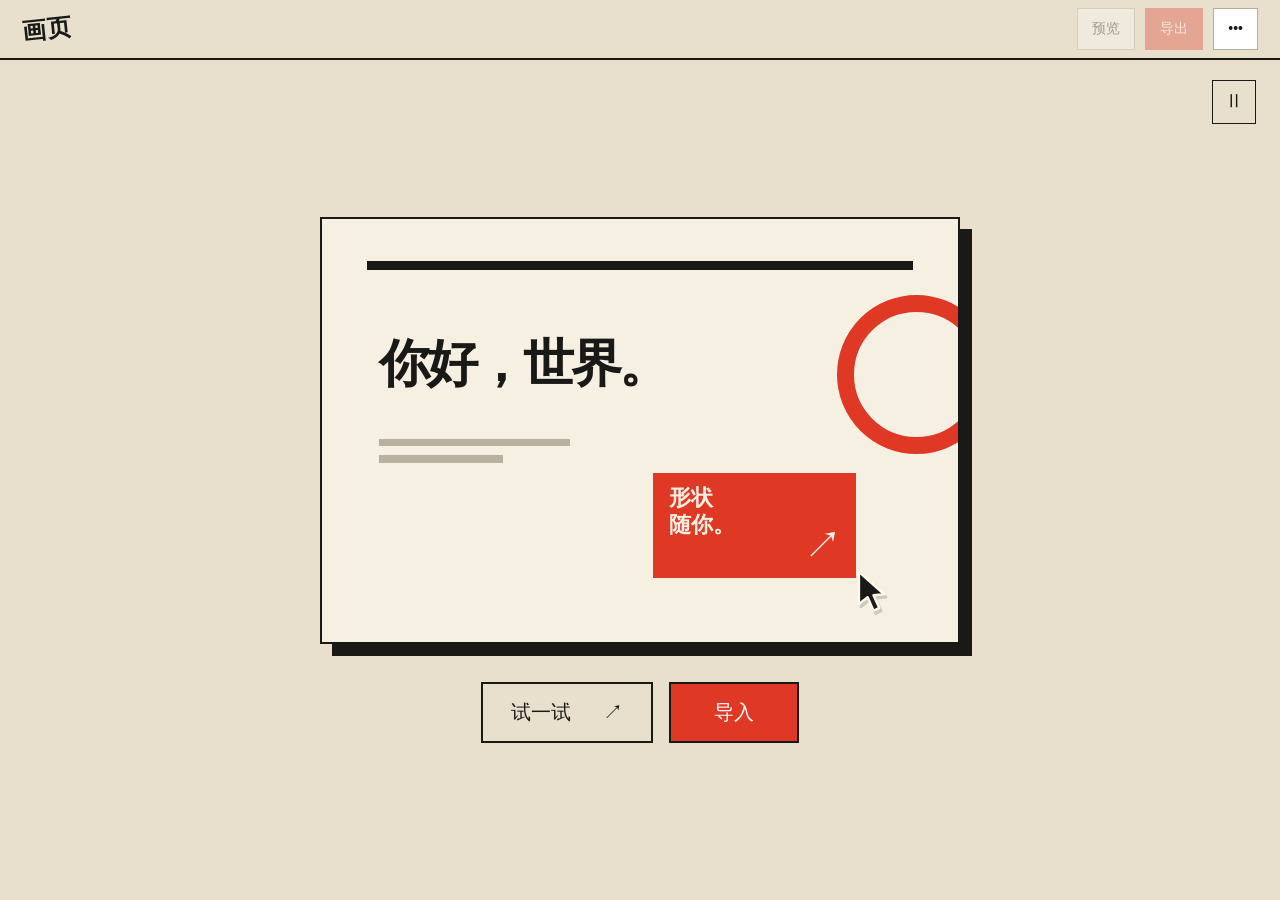
==== commit 24d26f88: "feat(editor): 简化操作并支持交互预览与元素高级编辑" ====
--- a/index.html
+++ b/index.html
@@ -8,13 +8,16 @@
   <script defer src="./vendor/grapes.min.js"></script>
   <script defer src="./vendor/purify.min.js"></script>
   <script defer src="tools.js?v=tools-1"></script>
+  <script defer src="document.js"></script>
+  <script defer src="links.js"></script>
+  <script defer src="inspect.js"></script>
   <script defer src="app.js?v=tools-1"></script>
 </head>
 <body class="is-welcoming">
   <header class="topbar">
     <div class="brand"><strong>画页</strong></div>
     <div class="project"><span id="project-name">由你定义</span><span id="save-state" role="status"></span></div>
-    <div class="actions"><button id="versions-open" disabled>版本</button><button popovertarget="help" aria-label="使用帮助" title="帮助">?</button><button id="import-open">导入</button><button class="primary" id="export-open" disabled>导出</button></div>
+    <div class="actions"><button id="import-open">导入</button><button id="preview" disabled>预览</button><button class="primary" id="export-open" disabled>导出</button><button id="page-options" popovertarget="page-menu" aria-label="页面选项">•••</button></div>
   </header>
   <main class="workspace">
     <section id="welcome" class="welcome" aria-label="编辑演示">
@@ -37,22 +40,26 @@
     <section class="canvas-panel" aria-label="页面画布">
       <div class="canvas-toolbar">
         <div class="history"><button id="undo" title="撤销" aria-label="撤销">↶</button><button id="redo" title="重做" aria-label="重做">↷</button></div>
-        <div class="canvas-tools"><button id="layers-toggle" aria-expanded="false" aria-controls="layer-panel">图层</button><button popovertarget="add-menu">＋ 添加</button></div>
-        <div class="canvas-tools"><select id="device" aria-label="画布尺寸"><option value="Desktop">桌面</option><option value="Mobile">手机</option></select><button id="preview">预览</button></div>
+        <div id="selection-actions" class="canvas-tools" hidden><button id="element-menu-open" aria-haspopup="true" aria-expanded="false" aria-controls="link-menu">编辑元素 ▾</button></div>
+
+        <select id="hidden-sections" aria-label="隐藏章节" title="临时显示隐藏章节" disabled><option value="">正常视图</option></select>
+        <div class="canvas-tools"><select id="device" aria-label="画布尺寸"><option value="Desktop">桌面</option><option value="Mobile">手机</option></select><button id="properties-toggle" aria-expanded="false" aria-controls="property-panel">样式</button></div>
       </div>
       <div id="editor"></div>
+      <div id="runtime-preview" hidden><div id="preview-error" role="status" hidden></div><iframe id="preview-frame" title="交互预览" sandbox="allow-scripts" referrerpolicy="no-referrer"></iframe></div>
     </section>
-    <aside class="right-panel">
-      <div class="property-switch" aria-label="编辑选项"><button id="basic-toggle" aria-pressed="true" aria-controls="basic-properties">常用</button><button id="advanced-toggle" aria-pressed="false" aria-controls="advanced-properties">高级</button></div>
+    <aside class="right-panel" id="property-panel" hidden>
+      <div class="panel-heading"><strong>属性</strong><button id="properties-close" aria-label="收起属性">✕</button></div>
+      <div class="property-switch" aria-label="编辑选项"><button id="basic-toggle" aria-pressed="true" aria-controls="basic-properties">常用</button><button id="advanced-toggle" aria-pressed="false" aria-controls="advanced-properties">更多样式</button></div>
       <div class="selection"><strong id="selected-name">选择元素</strong><button id="select-parent" title="选择当前元素所在的外层容器" disabled>选外层 ↑</button></div>
-      <fieldset id="element-tools" disabled>
+      <details class="element-options"><summary>元素操作</summary><fieldset id="element-tools" disabled>
         <label>图层名称<input id="layer-name" maxlength="80"></label>
         <div class="fields"><button id="duplicate-element">复制元素</button><button id="lock-element">锁定</button></div>
         <div class="fields"><button id="copy-style">复制样式</button><button id="paste-style" disabled>粘贴样式</button></div>
-      </fieldset>
+      </fieldset></details>
       <fieldset id="properties" disabled>
         <div id="basic-properties">
-        <section id="image-tools" hidden><button id="replace-image">替换图片</button><label>替代文字<input id="image-alt"></label><label>图片适应<select id="image-fit"><option value="contain">完整显示</option><option value="cover">填满裁剪</option><option value="fill">拉伸</option></select></label></section>
+        <section id="image-tools" hidden><label>替代文字<input id="image-alt"></label><label>图片适应<select id="image-fit"><option value="contain">完整显示</option><option value="cover">填满裁剪</option><option value="fill">拉伸</option></select></label></section>
         <label>文字<textarea id="text" rows="3" title="支持换行；嵌套格式请在画布中双击编辑"></textarea></label>
         <div class="fields"><label>文字色<input id="color" type="color" value="#183b32"></label><div><label>背景色<input id="background" type="color" value="#ffffff"></label><button type="button" id="background-transparent" aria-pressed="false" title="将背景色设为透明">透明</button></div></div>
         <div class="fields"><label>字号<input id="font-size" type="number" min="8" max="200" title="单位：px"></label><label>对齐<select id="align"><option value="left">左对齐</option><option value="center">居中</option><option value="right">右对齐</option></select></label></div>
@@ -98,20 +105,40 @@
       </fieldset>
     </aside>
   </main>
+  <div id="page-menu" popover><button id="code-open">页面代码</button><button id="versions-open" disabled>版本</button><button id="layers-toggle" aria-expanded="false" aria-controls="layer-panel">图层</button><button popovertarget="add-menu">添加元素</button><button popovertarget="help">帮助</button></div>
   <input id="image-file" type="file" accept="image/png,image/jpeg,image/webp" hidden>
+  <div id="link-menu" popover aria-label="元素操作">
+    <button id="link-open">打开链接 ↗</button><button id="link-change">改链接</button><button id="link-text">改文字</button><button id="link-unlink">取消链接</button><button id="replace-image" hidden>换图片</button><button id="inspect-open">高级编辑</button>
+  </div>
+  <dialog id="link-dialog"><form id="link-form">
+    <h2>修改指向</h2><label for="link-href">网址或 #页内目标</label><input id="link-href" autocomplete="off" spellcheck="false" required>
+    <p id="link-error" role="alert"></p><div class="dialog-actions"><button type="button" id="link-cancel">取消</button><button class="primary" type="submit">保存</button></div>
+  </form></dialog>
+  <dialog id="inspect-dialog">
+    <form method="dialog" class="dialog-header"><h2>高级编辑</h2><button aria-label="关闭高级编辑">✕</button></form>
+    <h3 id="inspect-title"></h3>
+    <section id="inspect-action"><label>点击后前往<select id="inspect-page"></select></label><button id="inspect-apply" class="primary">应用跳转</button><p id="inspect-error" role="alert"></p></section>
+    <details open><summary>HTML</summary><textarea id="inspect-html" aria-label="元素 HTML" readonly spellcheck="false"></textarea><button id="inspect-edit">在 HTML 中编辑</button></details>
+    <details><summary>全部属性</summary><textarea id="inspect-attributes" aria-label="元素全部属性" readonly></textarea></details>
+    <details><summary>CSS · 元素与祖先规则</summary><textarea id="inspect-css" aria-label="相关 CSS" readonly></textarea></details>
+    <details><summary>计算样式</summary><textarea id="inspect-computed" aria-label="计算样式" readonly></textarea></details>
+    <details><summary>脚本 · 按标识检索引用</summary><div id="inspect-scripts"></div></details>
+  </dialog>
   <div id="add-menu" popover><button id="add-image">图片</button><button data-add="text">文字</button><button data-add="button">按钮</button><button data-add="card">卡片</button></div>
   <div id="status" class="notice" role="status" hidden></div>
-  <div id="help" popover><strong>使用帮助</strong><p>点击选择，双击改字；拖动移动，右下角缩放。方向键微调，Shift 加速。</p><p>修改自动保存在当前浏览器，版本面板保留最近 8 个手动快照。自由移动保留原占位，可能出现重叠；手机预览用于检查效果。</p><p>支持单页 HTML 和内嵌 CSS。导入移除脚本与外链样式，插入的本地图片随 HTML 导出。预览中的链接和表单不跳转。</p></div>
+  <div id="help" popover><strong>使用帮助</strong><p>选中后打开「编辑元素」，或右键操作。颜色和布局在「样式」中。</p><p>预览可测试页面交互，返回编辑后继续修改。预览数据是临时的。</p><p>HTML 代码、版本和图层在「•••」中。整页应用前自动保存版本；导出直接下载 HTML。</p></div>
   <dialog id="import-dialog"><form method="dialog" class="dialog-header"><h2>导入</h2><button aria-label="关闭导入">✕</button></form>
     <p>导入带内嵌 CSS 的单页 HTML。React / Vue 项目源码需先转换为静态页面。</p>
     <label class="file-picker">选择 HTML 文件<input id="file" type="file" accept=".html,.htm,text/html"></label><span id="file-name" class="muted"></span>
     <label class="code-label">或粘贴 HTML<textarea id="import-code" spellcheck="false" placeholder="<!doctype html>…"></textarea></label>
-    <p class="warning">将替换当前页面，并移除脚本与外链样式；请先导出需要保留的修改。</p>
+    <label class="script-option"><input id="preserve-scripts" type="checkbox" checked>保留页面交互</label>
+    <p class="warning">将替换当前页面，并移除事件属性、外链脚本与外链样式；请先导出需要保留的修改。</p>
     <p id="import-error" role="alert"></p><div class="dialog-actions"><button id="sample">使用示例</button><button class="primary" id="import-apply">导入</button></div>
   </dialog>
-  <dialog id="export-dialog"><form method="dialog" class="dialog-header"><h2>导出</h2><button aria-label="关闭导出">✕</button></form>
-    <textarea id="export-code" readonly spellcheck="false" aria-label="导出的 HTML"></textarea>
-    <div class="dialog-actions"><button class="primary" id="download">下载 HTML</button></div>
+  <dialog id="export-dialog"><form method="dialog" class="dialog-header"><h2>HTML</h2><button aria-label="关闭代码">✕</button></form>
+    <textarea id="export-code" spellcheck="false" aria-label="页面 HTML"></textarea>
+    <p id="code-error" role="alert"></p>
+    <div class="dialog-actions"><button id="code-cancel">取消</button><button class="primary" id="code-apply">应用修改</button></div>
   </dialog>
 <dialog id="versions-dialog"><form method="dialog" class="dialog-header"><h2>版本</h2><button aria-label="关闭版本">✕</button></form><div class="fields"><input id="version-name" placeholder="版本名称" maxlength="80" aria-label="版本名称"><button id="save-project" disabled>保存快照</button></div><div id="version-list"></div></dialog>
 </body></html>
--- a/style.css
+++ b/style.css
@@ -82,3 +82,26 @@
 #element-tools{border:0;padding:0;margin:12px 0}#element-tools .fields{margin:8px 0}#version-list{display:grid;gap:8px;margin-top:20px}#version-list button{text-align:left}#save-state{color:#514d44}#image-tools{margin-bottom:16px}
 
 .storage-loading .workspace,.storage-loading .actions{pointer-events:none;visibility:hidden}
+.script-option{display:flex;align-items:center;gap:8px}.script-option input{width:auto}#hidden-sections{max-width:220px;min-width:90px}
+.workspace{grid-template-columns:minmax(320px,1fr)}.workspace.with-layers{grid-template-columns:176px minmax(320px,1fr)}
+.workspace.with-properties{grid-template-columns:minmax(320px,1fr) 268px}.workspace.with-layers.with-properties{grid-template-columns:176px minmax(320px,1fr) 268px}
+.right-panel>.panel-heading{margin-bottom:16px}.panel-heading button{border:0;padding:0 5px;font-size:20px}
+#link-menu{position:fixed;inset:auto;margin:0;padding:5px;width:178px;border:2px solid #191a17;background:#f6f0e2;box-shadow:5px 5px 0 #191a17}
+#link-menu button{display:block;width:100%;border:0;text-align:left;background:transparent;padding:10px 12px}
+#link-menu button:hover,#link-menu button:focus-visible{background:#191a17;color:#f6f0e2}#inspect-open{border-top:1px solid #b7ae9d!important}
+#link-dialog{width:min(440px,90vw)}#link-dialog label{margin-top:20px}#link-error{color:#b64036}
+#page-menu{inset:64px 18px auto auto;margin:0;padding:6px;border:2px solid #191a17;background:#f6f0e2;box-shadow:5px 5px 0 #191a17}
+#page-menu button{display:block;width:150px;border:0;text-align:left;background:transparent}
+#selection-actions{margin-right:auto}.canvas-toolbar #hidden-sections{width:auto;margin:0;font-size:14px;padding:6px}
+.gjs-toolbar{display:none!important}.element-options{padding:10px 0;margin-bottom:16px}
+#export-dialog{width:min(1100px,94vw)}#export-code{height:65vh;tab-size:2}#code-error{color:#b64036}
+#inspect-dialog{width:min(900px,94vw);max-height:88vh;overflow:auto}#inspect-dialog h3{font-size:18px;overflow-wrap:anywhere}
+#inspect-dialog details{border-top:1px solid #b7ae9d;padding:14px 0}#inspect-dialog summary{font-size:16px;cursor:pointer}
+#inspect-dialog textarea{width:100%;height:180px;margin:14px 0;font:14px/1.5 Consolas,monospace}#inspect-dialog #inspect-html{height:110px}
+#inspect-action{display:flex;align-items:end;gap:16px;margin:24px 0}#inspect-action label{flex:1}#inspect-action button{white-space:nowrap}#inspect-error{color:#b64036}
+#runtime-preview{flex:1;min-height:0;display:flex;flex-direction:column;margin:12px;border:1px solid #191a17;background:#fff}
+#preview-frame{width:100%;height:100%;flex:1;min-height:0;margin-inline:auto;border:0;background:#fff}#preview-error{padding:10px 16px;background:#f6e4da;color:#9a281c}
+.workspace.is-previewing{grid-template-columns:minmax(0,1fr)}.is-previewing #editor,.is-previewing .canvas-toolbar,.is-previewing .left-panel,.is-previewing .right-panel{display:none!important}
+@media(max-width:780px){.workspace.with-layers{grid-template-columns:minmax(320px,1fr)}.workspace.with-properties,.workspace.with-layers.with-properties{grid-template-columns:minmax(320px,1fr) 240px}}
+
+.is-welcoming .actions #import-open{display:none}
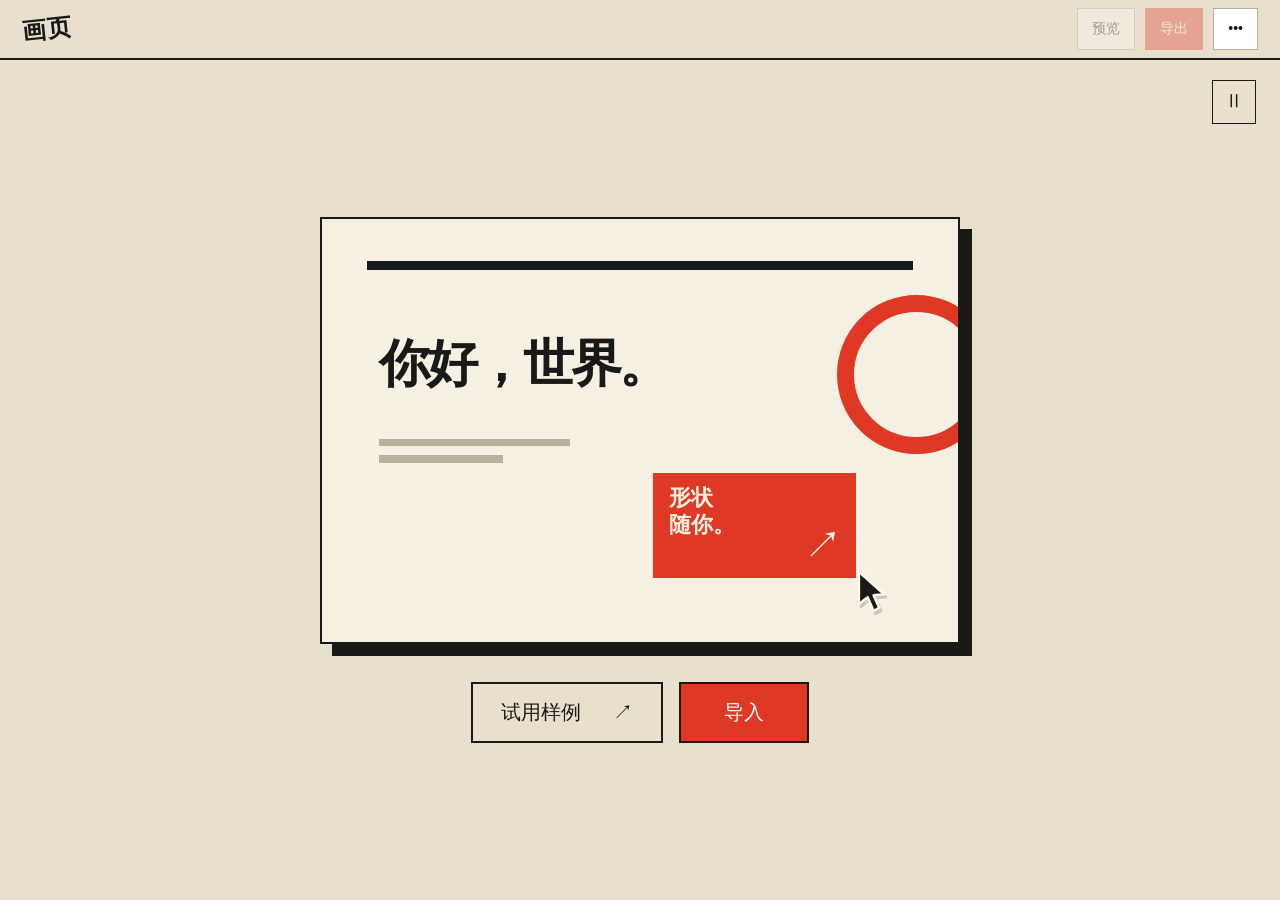
==== commit 5dc1e33e: "fix(editor): 分开样例与历史工程并保留恢复入口" ====
--- a/index.html
+++ b/index.html
@@ -19,7 +19,7 @@
     <div class="project"><span id="project-name">由你定义</span><span id="save-state" role="status"></span></div>
     <div class="actions"><button id="import-open">导入</button><button id="preview" disabled>预览</button><button class="primary" id="export-open" disabled>导出</button><button id="page-options" popovertarget="page-menu" aria-label="页面选项">•••</button></div>
   </header>
-  <main class="workspace">
+  <main class="workspace with-properties">
     <section id="welcome" class="welcome" aria-label="编辑演示">
       <button id="demo-pause" class="demo-pause" aria-label="暂停演示">Ⅱ</button>
       <div class="demo-stage" role="img" aria-label="演示：选中文字、修改标题、拖动卡片并调整尺寸。">
@@ -31,7 +31,7 @@
           <svg class="demo-cursor" viewBox="0 0 36 44"><path d="M3 2 29 25 18 26 24 39 18 42 12 28 3 35Z" fill="#191a17" stroke="#fff9eb" stroke-width="2.5" stroke-linejoin="round"/></svg>
         </div>
       </div>
-      <div class="welcome-actions"><button id="demo-start" disabled>试一试 <span aria-hidden="true">↗</span></button><button id="demo-import" class="primary" disabled>导入</button></div>
+      <div class="welcome-actions"><button id="demo-resume" hidden>继续上次</button><button id="demo-start" disabled>试用样例 <span aria-hidden="true">↗</span></button><button id="demo-import" class="primary" disabled>导入</button></div>
     </section>
     <aside class="left-panel" id="layer-panel" hidden>
       <div class="panel-heading"><strong>图层</strong></div>
@@ -43,12 +43,12 @@
         <div id="selection-actions" class="canvas-tools" hidden><button id="element-menu-open" aria-haspopup="true" aria-expanded="false" aria-controls="link-menu">编辑元素 ▾</button></div>
 
         <select id="hidden-sections" aria-label="隐藏章节" title="临时显示隐藏章节" disabled><option value="">正常视图</option></select>
-        <div class="canvas-tools"><select id="device" aria-label="画布尺寸"><option value="Desktop">桌面</option><option value="Mobile">手机</option></select><button id="properties-toggle" aria-expanded="false" aria-controls="property-panel">样式</button></div>
+        <div class="canvas-tools"><select id="device" aria-label="画布尺寸"><option value="Desktop">桌面</option><option value="Mobile">手机</option></select><button id="properties-toggle" aria-expanded="true" aria-controls="property-panel">样式</button></div>
       </div>
       <div id="editor"></div>
       <div id="runtime-preview" hidden><div id="preview-error" role="status" hidden></div><iframe id="preview-frame" title="交互预览" sandbox="allow-scripts" referrerpolicy="no-referrer"></iframe></div>
     </section>
-    <aside class="right-panel" id="property-panel" hidden>
+    <aside class="right-panel" id="property-panel">
       <div class="panel-heading"><strong>属性</strong><button id="properties-close" aria-label="收起属性">✕</button></div>
       <div class="property-switch" aria-label="编辑选项"><button id="basic-toggle" aria-pressed="true" aria-controls="basic-properties">常用</button><button id="advanced-toggle" aria-pressed="false" aria-controls="advanced-properties">更多样式</button></div>
       <div class="selection"><strong id="selected-name">选择元素</strong><button id="select-parent" title="选择当前元素所在的外层容器" disabled>选外层 ↑</button></div>
--- a/style.css
+++ b/style.css
@@ -62,7 +62,7 @@
 .demo-card{position:absolute;left:52%;top:60%;width:32%;height:25%;padding:2cqw 2.6cqw;background:#df3926;color:#f6f0e2;font-size:3.5cqw;line-height:1.2;font-weight:800}
 .demo-card b{position:absolute;right:7%;bottom:10%;font-size:6cqw;font-weight:400}.demo-card::after{content:'';position:absolute;inset:-5px;border:2px solid #191a17;opacity:0}.demo-card>i{position:absolute;right:-8px;bottom:-8px;width:12px;height:12px;background:#f6f0e2;border:2px solid #191a17;opacity:0}
 .demo-cursor{position:absolute;width:5.5%;left:84%;top:83%;z-index:2;filter:drop-shadow(2px 3px 0 #191a1730)}
-.welcome-actions{display:flex;align-items:center;gap:16px}.welcome-actions button{font-size:20px;padding:13px 28px;border:2px solid #191a17;min-width:130px}.welcome-actions button:first-child{background:transparent;display:flex;gap:32px;align-items:center}.welcome-actions button:hover{background:#191a17;color:#e8e0cd}
+.welcome-actions{display:flex;flex-wrap:wrap;justify-content:center;align-items:center;gap:16px}.welcome-actions button{font-size:20px;padding:13px 28px;border:2px solid #191a17;min-width:130px}.welcome-actions #demo-start{background:transparent;display:flex;gap:32px;align-items:center}.welcome-actions button:hover{background:#191a17;color:#e8e0cd}
 .demo-pause{position:absolute;right:24px;top:20px;background:transparent;border:1px solid #191a17;font-size:18px;width:44px;height:44px;padding:0;z-index:3}
 @media(prefers-reduced-motion:no-preference){
  .demo-cursor{animation:demo-cursor 12s ease-in-out infinite}.demo-title::after{animation:demo-select 12s linear infinite}.demo-before{animation:demo-before 12s steps(1,end) infinite}.demo-after{animation:demo-after 12s steps(1,end) infinite}.demo-title>i{animation:demo-caret 12s linear infinite}.demo-card{animation:demo-card 12s ease-in-out infinite}.demo-card::after,.demo-card>i{animation:demo-handles 12s linear infinite}
